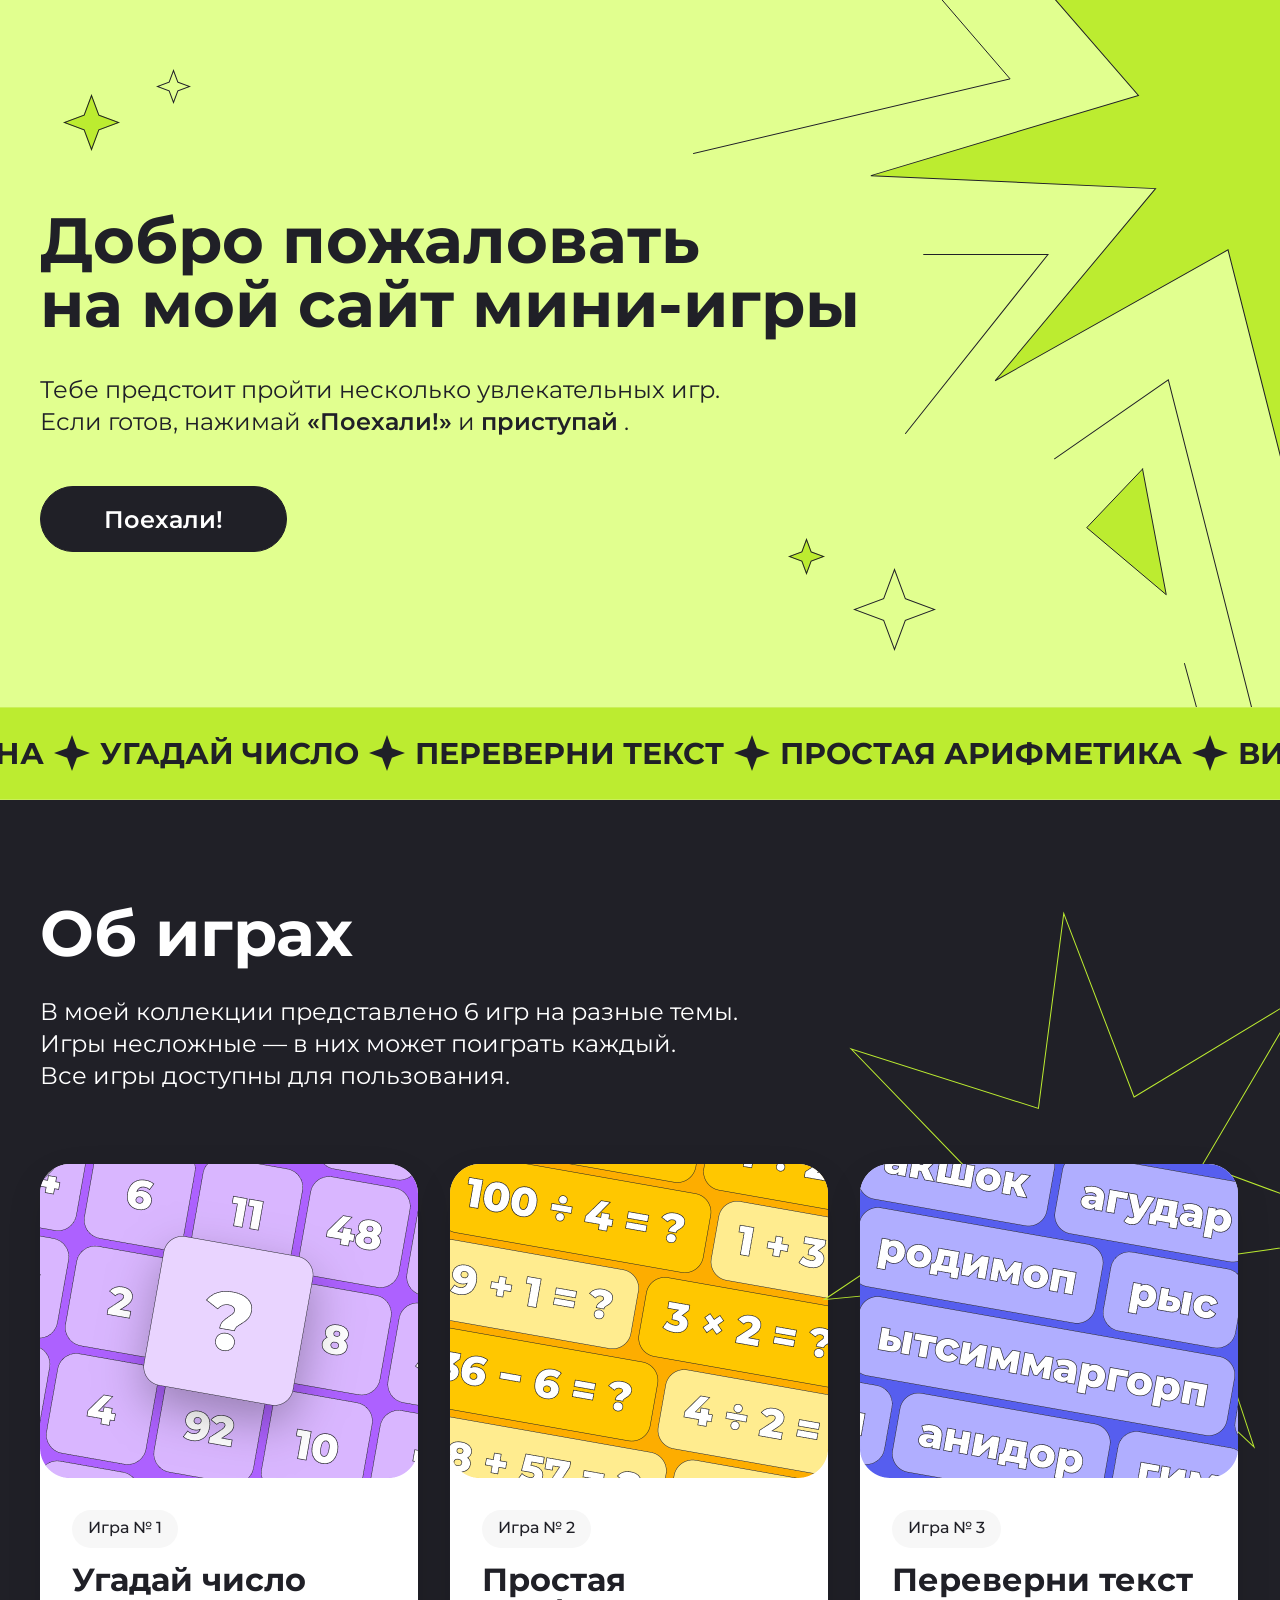
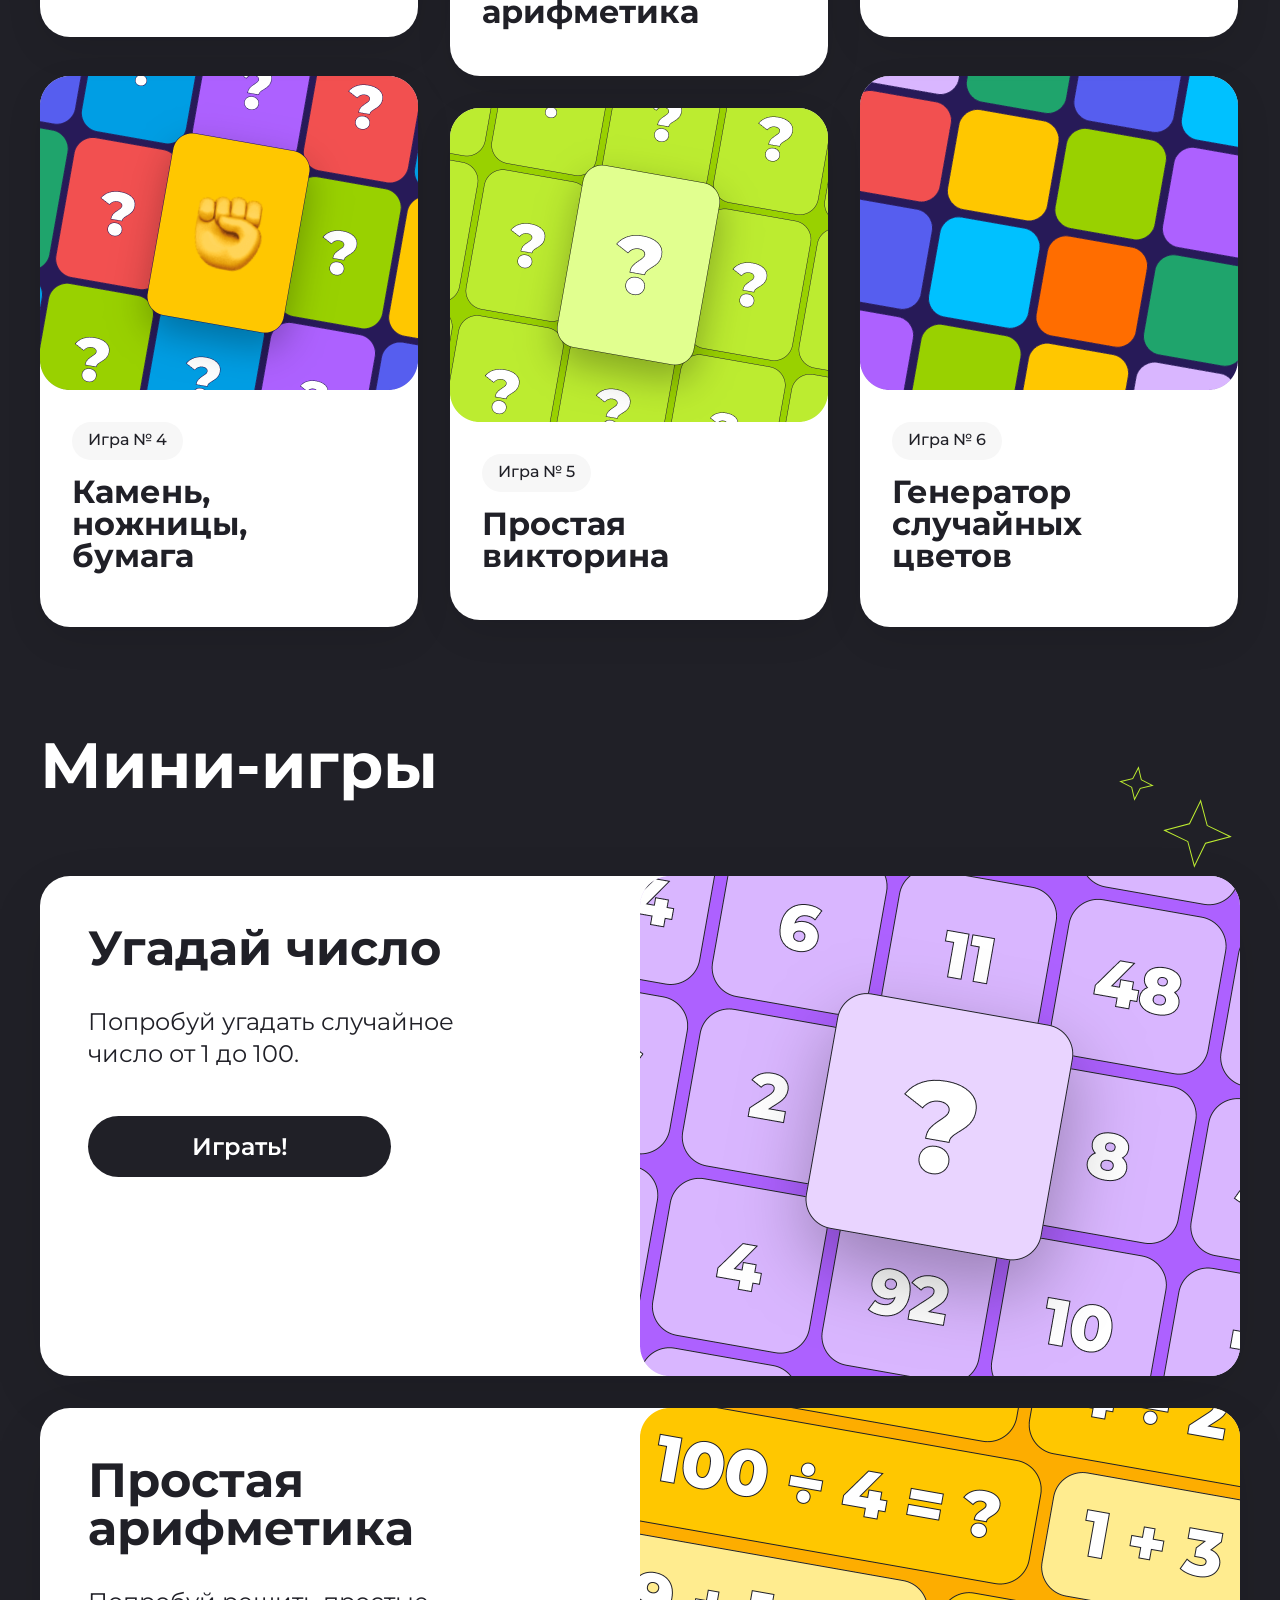
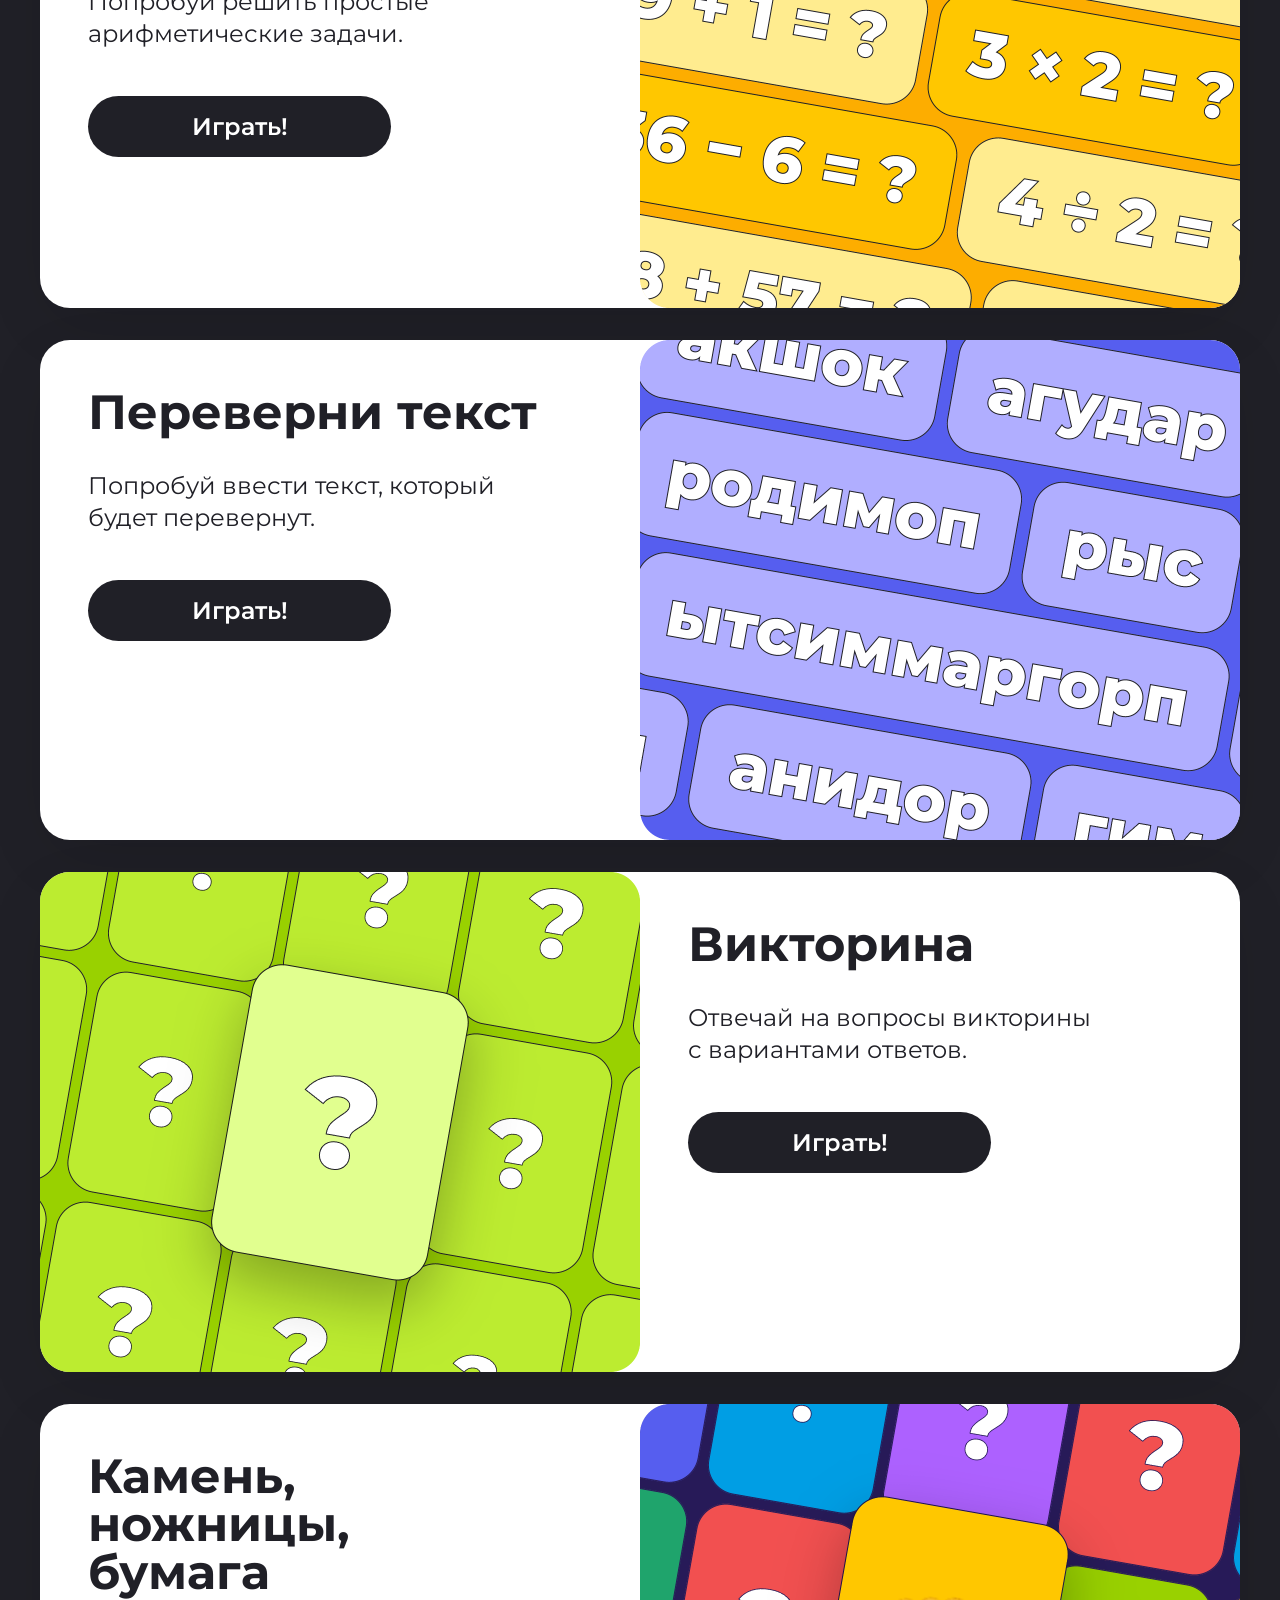
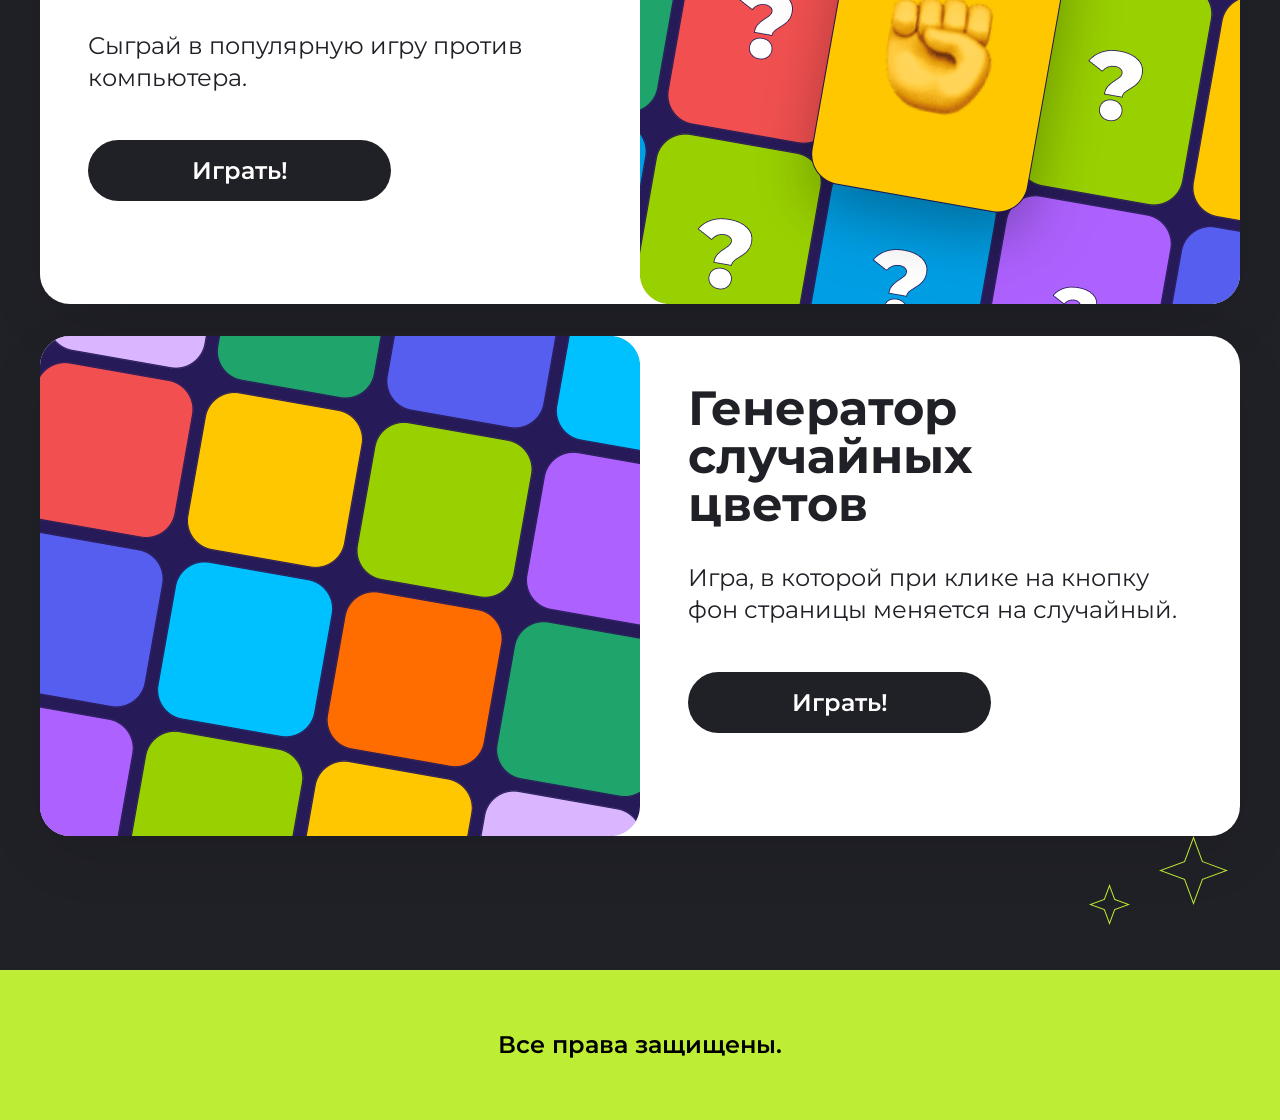
==== index.html @ 7433d057 "Исправила" ====
<!DOCTYPE html>
<html lang="en">
<head>
    <meta charset="UTF-8">
    <meta name="viewport" content="width=device-width, initial-scale=1.0">
    <title>Mini-igra</title>
    <link rel="preconnect" href="https://fonts.googleapis.com">
    <link rel="preconnect" href="https://fonts.gstatic.com" crossorigin>
    <link href="https://fonts.googleapis.com/css2?family=Montserrat:ital,wght@0,100..900;1,100..900&display=swap" rel="stylesheet">
    <link rel="stylesheet" href="style.css">
</head>
<body>
    <main>
      <section class="hero-page center">
        <img class="hero-page__img2"  src="jpg/Star-2.svg" alt="star">
        <img class="hero-page__img"  src="jpg/Star-3.svg" alt="star">
        <img class="hero-page__img3" src="jpg/star-4.svg" alt="star">
        <img class="hero-page__img4" src="jpg/vek1.svg" alt="star">
        <img class="hero-page__img5" src="jpg/vektor2.svg" alt="star">
        <img class="hero-page__img6" src="jpg/vektor3.svg" alt="star">
        <img class="hero-page__img7" src="jpg/palka.svg" alt="star">
        <img class="hero-page__img8" src="jpg/treug.svg" alt="star">
        <img class="hero-page__img9" src="jpg/Star-5.svg" alt="star">
        <img class="hero-page__img10" src="jpg/Star-6.svg" alt="star">
         <header class="header">
         <h1 class="header-title">Добро пожаловать
             на мой сайт мини-игры</h1>
         <p class="header-subtitle">Тебе предстоит пройти несколько увлекательных игр.
             Если готов, нажимай <span class="header-span"> «Поехали!»</span> и <span class="header-span">приступай</span> .</p>
         <a href="#scroll" class="header-button">Поехали!</a>
         </header>
         <div class="strip">
             <img src="jpg/Star-13.svg" alt="star" class="strip-star">
            <p class="strip-text">Викторина</p>
            <img src="jpg/Star-13.svg" alt="star" class="strip-star">
            <p class="strip-text">Угадай число</p>
             <img src="jpg/Star-13.svg" alt="star" class="strip-star">
            <p class="strip-text">Переверни текст</p>
             <img src="jpg/Star-13.svg" alt="star" class="strip-star">
            <p class="strip-text">Простая арифметика</p>
            <img src="jpg/Star-13.svg" alt="star" class="strip-star">
            <p class="strip-text">Викторина</p>
         </div>
      </section>
        <section class="content center"> 
            <h1 class="content-title" id="scroll">Об играх</h1>
            <p class="content-subtitle">В моей коллекции представлено 6 игр на разные темы. 
                Игры несложные — в них может поиграть каждый.
                Все игры доступны для пользования.</p>
             <img class="content-star" src="jpg/Star-1.svg" alt="star">
             <img class="content-star2" src="jpg/Star-11.svg" alt="star">
             <img class="content-star3" src="jpg/Star-12.svg" alt="star">
            <div class="igra">
                <a href="#mini-igri1" class="igra-mini">
                    <img src="jpg/Обложка-карточки.png" alt="kartochka" class="igra-mini__img">
                    <div class="igra-content">
                        <p class="igra-nomer">Игра № 1</p>
                        <p class="igra-name" >Угадай число</p>
                    </div>
                </a>
                  <a href="#mini-igri2" class="igra-mini2">
                    <img src="jpg/Обложка-карточки(2).png" alt="kartochka" class="igra-mini2__img">
                    <div class="igra-content">
                        <p class="igra-nomer">Игра № 2</p>
                        <p class="igra-name" >Простая 
                             арифметика</p>
                    </div>
                </a>
                <a href="#mini-igri3" class="igra-mini">
                    <img src="jpg/Обложка-карточки(3).png" alt="kartochka" class="igra-mini__img">
                    <div class="igra-content">
                        <p class="igra-nomer">Игра № 3</p>
                        <p class="igra-name" >Переверни текст</p>
                    </div>
                </a>
                 <a href="#mini-igri4" class="igra-mini3">
                    <img src="jpg/Обложка-карточки(4).png" alt="kartochka" class="igra-mini3__img">
                    <div class="igra-content">
                        <p class="igra-nomer">Игра № 4</p>
                        <p class="igra-name" >Камень, 
                            ножницы,
                            бумага</p>
                    </div>
                </a>
                 <a href="#mini-igri5" class="igra-mini4">
                    <img src="jpg/Обложка-карточки(5).png" alt="kartochka" class="igra-mini4__img">
                    <div class="igra-content">
                        <p class="igra-nomer">Игра № 5</p>
                        <p class="igra-name" >Простая 
                                              викторина</p>
                    </div>
                </a>
                 <a href="#mini-igri6" class="igra-mini3">
                    <img src="jpg/Обложка-карточки(6).png" alt="kartochka" class="igra-mini3__img">
                    <div class="igra-content">
                        <p class="igra-nomer">Игра № 6</p>
                        <p class="igra-name" >Генератор 
                            случайных 
                            цветов</p>
                    </div>
                </a>
            </div>
        </section>
           <section class="mini-igri center">
            <img class="mini-igri__star"  src="jpg/Star-17.svg" alt="star">
            <img class="mini-igri__star2"  src="jpg/Star-16.svg" alt="star">
            <img class="mini-igri__star3" src="jpg/Star-18.svg" alt="star">
            <img class="mini-igri__star4" src="jpg/Star-19.svg" alt="star">
            <h1 class="mini-igri__title">Мини-игры</h1>
              <article class="mini-igri__igra1" >
                    <img src="jpg/igra1.png" alt="kartochka" class="mini-igri__img">
                    <div class="mini-igri__content" id="mini-igri1">
                        <h3 class="mini-igri__name">Угадай число</h3>
                        <p class="mini-igri__infor" >Попробуй угадать случайное 
                            число от 1 до 100.</p>
                      <a href="#" class="mini-igri__button">Играть!</a>
                    </div>
                    </article>
                    <article class="mini-igri__igra">
                    <img src="jpg/igra2.png" alt="kartochka" class="mini-igri__img">
                    <div class="mini-igri__content" id="mini-igri2">
                        <h3 class="mini-igri__name">Простая 
                             арифметика</h3>
                        <p class="mini-igri__infor" >Попробуй решить простые
                             арифметические задачи.</p>
                    <a href="#" class="mini-igri__button">Играть!</a>
                    </div>
                </article>
                <article class="mini-igri__igra">
                    <img src="jpg/igra3.png" alt="kartochka" class="mini-igri__img">
                    <div class="mini-igri__content" id="mini-igri3">
                        <h3 class="mini-igri__name">Переверни текст</h3>
                        <p class="mini-igri__infor" >Попробуй ввести текст, который 
                            будет перевернут.</p>
                    <a href="#" class="mini-igri__button">Играть!</a>
                    </div>
                </article>
                <article class="mini-igri__igra2">
                    <img src="jpg/igra4.png" alt="kartochka" class="mini-igri__img">
                    <div class="mini-igri__content" id="mini-igri5">
                        <h3 class="mini-igri__name">Викторина</h3>
                        <p class="mini-igri__infor" >Отвечай на вопросы викторины 
                            с вариантами ответов.</p>
                       <a href="#" class="mini-igri__button">Играть!</a>
                    </div>
                </article>
                <article class="mini-igri__igra">
                    <img src="jpg/igra5.png" alt="kartochka" class="mini-igri__img">
                    <div class="mini-igri__content" id="mini-igri4">
                        <h3 class="mini-igri__name">Камень, 
                            ножницы,
                            бумага</h3>
                        <p class="mini-igri__infor">Сыграй в популярную игру против компьютера.</p>
                     <a href="#" class="mini-igri__button">Играть!</a>
                    </div>
                </article>
                <article class="mini-igri__igra2">
                    <img src="jpg/igra6.png" alt="kartochka" class="mini-igri__img">
                    <div class="mini-igri__content" id="mini-igri6">
                        <h3 class="mini-igri__name">Генератор 
                            случайных 
                            цветов</h3>
                        <p class="mini-igri__infor" >Игра, в которой при клике на кнопку 
                             фон страницы меняется на случайный.</p>
                     <a href="#" class="mini-igri__button">Играть!</a>
                    </div>
                </article>
           </section>
    </main>
     <footer>
      <div class="footer">
    <p class="footer-text">Все права защищены.</p>
    </div>
    </footer>
    <script src="skript.js">

    </script>
</body>
</html>
---- style.css ----
* {
  margin: 0;
  padding: 0;
}

a {
  text-decoration: none;
}

a,
input,
button {
  font-family: "Montserrat", sans-serif;
}

body {
  font-family: "Montserrat", sans-serif;
  font-size: 16px;
}

.center {
  padding-left: calc(50% - 600px);
  padding-right: calc(50% - 600px);
  overflow: hidden;
}

.hero-page {
  background: rgb(225, 255, 143);
  position: relative;
}

.hero-page__img2 {
  position: absolute;
  top: 94px;
  left: 63px;
}

.hero-page__img {
  position: absolute;
  top: 69px;
  left: 156px;
}

.hero-page__img3 {
  position: absolute;
  top: -333px;
  right: -488px;
}

.hero-page__img4 {
  position: absolute;
  top: -10px;
  right: 269px;
}

.hero-page__img5 {
  position: absolute;
  top: 254px;
  right: 231px;
}

.hero-page__img6 {
  position: absolute;
  top: 379px;
  right: 5px;
}

.hero-page__img8 {
  position: absolute;
  top: 468px;
  right: 113px;
}

.hero-page__img7 {
  position: absolute;
  top: 663px;
  right: 61px;
}

.hero-page__img9 {
  position: absolute;
  top: 538px;
  right: 455px;
}

.hero-page__img10 {
  position: absolute;
  top: 568px;
  right: 344px;
}

.header {
  padding-top: 194px;
}

.header-title {
  height: 156px;
  display: flex;
  flex-direction: row;
  align-items: center;
  color: rgb(32, 32, 39);
  font-family: "Montserrat";
  font-size: 64px;
  font-weight: 700;
  line-height: 100%;
  letter-spacing: 0px;
  text-align: left;
  white-space: pre-line;
}

.header-subtitle {
  flex-direction: row;
  align-items: center;
  color: rgb(32, 32, 39);
  font-family: "Montserrat";
  font-size: 24px;
  font-weight: undefined;
  line-height: 32px;
  letter-spacing: 0px;
  text-align: left;
  padding-top: 24px;
  white-space: pre-line;
}

.header-span {
  font-weight: 600;
}

.header-button {
  display: flex;
  flex-direction: row;
  justify-content: center;
  align-items: center;
  gap: 10;
  padding: 16px 28px 16px 28px;
  box-sizing: border-box;
  border: 1px solid rgb(32, 32, 39);
  border-radius: 60px;
  background: rgb(32, 32, 39);
  color: rgb(255, 255, 255);
  font-family: "Montserrat";
  font-size: 24px;
  font-weight: 600;
  line-height: 29px;
  letter-spacing: 0%;
  text-align: center;
  width: 247px;
  height: 66px;
  margin-top: 48px;
}

.header-button:hover {
  box-sizing: border-box;
  border: 1px solid rgb(0, 0, 0);
  border-radius: 60px;
  color: rgb(0, 0, 0);
  font-family: "Montserrat";
  font-size: 24px;
  font-weight: 600;
  line-height: 29px;
  letter-spacing: 0%;
  text-align: center;
  background-color: white;
}

.strip {
  display: flex;
  gap: 51px;
  justify-content: flex-start;
  align-items: flex-start;
  gap: 10px;
  margin-top: 155px;
  margin-left: -300px;
  margin-right: -1500px;
  padding: 27px 49px 27px 49px;
  box-sizing: border-box;
  border: 1px solid rgba(255, 255, 255, 0.2);
  -webkit-backdrop-filter: blur(50px);
          backdrop-filter: blur(50px);
  background: rgb(188, 236, 48);
}

.strip-star {
  width: 36px;
  height: 36px;
}

.strip-text {
  display: flex;
  flex-direction: row;
  align-items: center;
  color: rgb(32, 32, 39);
  font-family: "Montserrat";
  font-size: 30px;
  font-weight: 700;
  line-height: 37px;
  letter-spacing: 4%;
  text-align: left;
  text-transform: uppercase;
}

.content {
  background: rgb(32, 32, 39);
  height: 1470px;
  position: relative;
  z-index: 0;
}

.content-title {
  padding-top: 56px;
  display: flex;
  flex-direction: row;
  align-items: center;
  color: rgb(255, 255, 255);
  font-family: "Montserrat";
  font-size: 64px;
  font-weight: 700;
  line-height: 100%;
  letter-spacing: 0px;
  text-align: left;
  width: 314px;
  height: 78px;
  padding-top: 94px;
}

.content-subtitle {
  height: 96px;
  display: flex;
  flex-direction: row;
  align-items: center;
  color: rgb(255, 255, 255);
  font-family: "Montserrat";
  font-size: 24px;
  font-weight: 400;
  line-height: 32px;
  letter-spacing: 0px;
  text-align: left;
  padding-top: 24px;
  white-space: pre-line;
}

.content-star {
  position: absolute;
  top: 77px;
  right: -143px;
  z-index: 1;
}

.content-star2 {
  position: absolute;
  top: 770px;
  right: 1381px;
}

.content-star3 {
  position: absolute;
  top: 822px;
  right: 1341px;
}

.igra {
  display: flex;
  gap: 32px;
  flex-wrap: wrap;
}

.igra-mini {
  margin-top: 72px;
  border-radius: 30px;
  box-shadow: 0px 12.6122951508px 42.2511901855px -7.57px rgba(0, 0, 0, 0.13);
  background: rgb(255, 255, 255);
  display: flex;
  flex-direction: column;
  justify-content: flex-start;
  align-items: flex-start;
  width: 378px;
  height: 473px;
  z-index: 3;
}

.igra-mini:hover {
  transform: scale(1.1);
}

.igra-mini2:hover {
  transform: scale(1.1);
}

.igra-mini3:hover {
  transform: scale(1.1);
}

.igra-mini4:hover {
  transform: scale(1.1);
}

.igra-content {
  display: flex;
  flex-direction: column;
  justify-content: flex-start;
  align-items: flex-start;
  gap: 10;
  padding: 32px 32px 36px 32px;
  border-radius: 30px;
}

.igra-nomer {
  display: flex;
  flex-direction: row;
  align-items: flex-end;
  color: rgb(32, 32, 39);
  font-family: "Montserrat";
  font-size: 16px;
  font-weight: 500;
  line-height: 20px;
  letter-spacing: 0px;
  text-align: left;
  display: flex;
  flex-direction: row;
  justify-content: flex-start;
  align-items: center;
  padding: 8px 16px 10px 16px;
  border-radius: 52.58px;
  background: rgb(247, 247, 247);
}

.igra-name {
  display: flex;
  flex-direction: row;
  align-items: center;
  color: rgb(32, 32, 39);
  font-family: "Montserrat";
  font-size: 32px;
  font-weight: 700;
  line-height: 100%;
  letter-spacing: 0px;
  text-align: left;
  margin-top: 16px;
  white-space: pre-line;
}

.igra-mini2 {
  margin-top: 72px;
  border-radius: 30px;
  box-shadow: 0px 12.6122951508px 42.2511901855px -7.57px rgba(0, 0, 0, 0.13);
  background: rgb(255, 255, 255);
  display: flex;
  flex-direction: column;
  justify-content: flex-start;
  align-items: flex-start;
  width: 378px;
  height: 512px;
}

.igra-mini3 {
  border-radius: 30px;
  box-shadow: 0px 12.6122951508px 42.2511901855px -7.57px rgba(0, 0, 0, 0.13);
  background: rgb(255, 255, 255);
  display: flex;
  flex-direction: column;
  justify-content: flex-start;
  align-items: flex-start;
  width: 378px;
  height: 551px;
  margin-top: -32px;
}

.igra-mini4 {
  border-radius: 30px;
  box-shadow: 0px 12.6122951508px 42.2511901855px -7.57px rgba(0, 0, 0, 0.13);
  background: rgb(255, 255, 255);
  display: flex;
  flex-direction: column;
  justify-content: flex-start;
  align-items: flex-start;
  width: 378px;
  height: 512px;
}

.mini-igri {
  position: relative;
  background: rgb(32, 32, 39);
  padding-bottom: 134px;
}

.mini-igri__star {
  position: absolute;
  top: 94px;
  right: 124px;
}

.mini-igri__star2 {
  position: absolute;
  top: 126px;
  right: 45px;
}

.mini-igri__star3 {
  position: absolute;
  top: 3366px;
  right: 52px;
}

.mini-igri__star4 {
  position: absolute;
  top: 3414px;
  right: 150px;
}

.mini-igri__title {
  color: rgb(255, 255, 255);
  font-family: "Montserrat";
  font-size: 64px;
  font-weight: 700;
  line-height: 100%;
  letter-spacing: 0px;
  text-align: left;
  width: 400px;
  height: 78px;
  display: flex;
  flex-direction: row;
  align-items: center;
  padding-top: 56px;
}

.mini-igri__igra1 {
  margin-top: 72px;
  display: flex;
  flex-direction: row;
  justify-content: flex-start;
  align-items: flex-start;
  justify-content: space-between;
  flex-direction: row-reverse;
  border-radius: 30px;
  box-shadow: 0px 20px 67px -12px rgba(0, 0, 0, 0.13);
  background: rgb(255, 255, 255);
}

.mini-igri__igra {
  margin-top: 32px;
  display: flex;
  justify-content: space-between;
  flex-direction: row;
  align-items: flex-start;
  flex-direction: row-reverse;
  border-radius: 30px;
  box-shadow: 0px 20px 67px -12px rgba(0, 0, 0, 0.13);
  background: rgb(255, 255, 255);
}

.mini-igri__igra2 {
  margin-top: 32px;
  width: 1200px;
  height: 500px;
  display: flex;
  flex-direction: row;
  justify-content: flex-start;
  align-items: flex-start;
  border-radius: 30px;
  box-shadow: 0px 20px 67px -12px rgba(0, 0, 0, 0.13);
  background: rgb(255, 255, 255);
}

.mini-igri__img {
  width: 600px;
  height: 500px;
}

.mini-igri__content {
  display: flex;
  flex-direction: column;
  justify-content: flex-start;
  align-items: flex-start;
  gap: 10px;
  padding: 48px;
}

.mini-igri__name {
  display: flex;
  flex-direction: row;
  align-items: center;
  color: rgb(32, 32, 39);
  font-family: "Montserrat";
  font-size: 48px;
  font-weight: 700;
  line-height: 100%;
  letter-spacing: 0px;
  text-align: left;
  white-space: pre-line;
}

.mini-igri__infor {
  display: flex;
  flex-direction: row;
  align-items: center;
  color: rgb(32, 32, 39);
  font-family: "Montserrat";
  font-size: 24px;
  font-weight: 400;
  line-height: 32px;
  letter-spacing: 0px;
  text-align: left;
  padding-top: 24px;
  white-space: pre-line;
}

.mini-igri__button {
  display: flex;
  color: rgb(255, 255, 255);
  font-family: "Montserrat";
  font-size: 24px;
  font-weight: 600;
  line-height: 29px;
  letter-spacing: 0%;
  text-align: center;
  flex-direction: row;
  justify-content: center;
  align-items: center;
  gap: 10;
  padding: 16px 28px 16px 28px;
  border-radius: 60px;
  background: rgb(32, 32, 39);
  margin-top: 36px;
  width: 247px;
}

.footer {
  background: rgb(189, 237, 53);
  overflow: hidden;
}

.footer-text {
  color: rgb(0, 0, 0);
  font-family: "Montserrat";
  font-size: 24px;
  font-weight: 600;
  line-height: 100%;
  letter-spacing: 0px;
  text-align: center;
  display: flex;
  flex-direction: row;
  align-items: center;
  height: 150px;
  width: 100%;
  justify-content: space-around;
}

@media (max-width: 1200px) {
  .center {
    padding-left: calc(50% - 329px);
    padding-right: calc(50% - 329px);
  }
  .header {
    padding-top: 170px;
  }
  .header-title {
    padding-left: 64px;
    font-size: 49px;
    white-space: normal;
  }
  .header-subtitle {
    padding-left: 64px;
    font-size: 22px;
    padding-top: 5px;
    white-space: normal;
  }
  .header-button {
    margin-top: 42px;
    margin-left: 64px;
    font-size: 20px;
    width: 220px;
    height: 56px;
  }
  .hero-page__img3 {
    top: -270px;
    right: -270px;
    width: 600px;
  }
  .hero-page__img4 {
    display: none;
  }
  .hero-page__img5 {
    display: none;
  }
  .hero-page__img6 {
    display: none;
  }
  .hero-page__img8 {
    display: none;
  }
  .hero-page__img9 {
    left: 570px;
    top: 460px;
  }
  .hero-page__img10 {
    top: 470px;
    left: 650px;
  }
  .strip {
    margin-top: 80px;
    padding: 20px 30px 20px 30px;
  }
  .strip-star {
    width: 30px;
    height: 30px;
  }
  .strip-text {
    font-size: 24px;
  }
  .content {
    height: 100%;
  }
  .content-title {
    font-size: 49px;
    padding-top: 55px;
  }
  .content-subtitle {
    padding-top: 10px;
    font-size: 22px;
    font-weight: 350;
  }
  .content-star {
    display: none;
  }
  .content-star2 {
    display: none;
  }
  .content-star3 {
    display: none;
  }
  .igra {
    flex-direction: row;
    flex-wrap: wrap;
    gap: 18px;
    flex-direction: row;
    align-items: flex-end;
  }
  .igra-mini {
    width: 320px;
    height: 450px;
    margin-top: -1px;
  }
  .igra-mini2 {
    width: 320px;
    height: 450px;
  }
  .igra-mini3 {
    width: 320px;
    height: 450px;
    margin-top: 10px;
  }
  .igra-mini4 {
    width: 320px;
    height: 450px;
  }
  .igra-mini__img {
    width: 320px;
  }
  .igra-mini2__img {
    width: 320px;
  }
  .igra-mini3__img {
    width: 320px;
  }
  .igra-mini4__img {
    width: 320px;
  }
  .igra-name {
    font-size: 24px;
    font-weight: 600;
  }
  .mini-igri {
    display: flex;
    flex-direction: row;
    flex-wrap: wrap;
  }
  .mini-igri__star {
    display: none;
  }
  .mini-igri__star2 {
    display: none;
  }
  .mini-igri__title {
    font-size: 49px;
  }
  .mini-igri__img {
    width: 320px;
    border-radius: 30px;
    height: 284.93px;
  }
  .mini-igri__name {
    display: flex;
    flex-direction: column;
    justify-content: flex-start;
    align-items: flex-start;
    color: rgb(32, 32, 39);
    font-family: "Montserrat";
    font-size: 32px;
    font-weight: 700;
    line-height: 100%;
    letter-spacing: 0px;
    text-align: left;
  }
  .mini-igri__content {
    display: flex;
    flex-direction: column;
    justify-content: flex-start;
    align-items: flex-start;
    padding: 29px;
    display: flex;
    flex-direction: column;
    justify-content: flex-start;
    align-items: flex-start;
  }
  .mini-igri__igra1 {
    margin-top: 28px;
    width: 663px;
  }
  .mini-igri__igra {
    width: 663px;
  }
  .mini-igri__igra2 {
    width: 663px;
    height: 286px;
  }
  .mini-igri__infor {
    display: flex;
    flex-direction: row;
    align-items: center;
    color: rgb(0, 0, 0);
    font-size: 16px;
    font-weight: 400;
    line-height: 100%;
    letter-spacing: 0px;
    text-align: left;
    padding-top: 6px;
    white-space: normal;
  }
  .mini-igri__content {
    padding: 20px;
  }
  .mini-igri__button {
    display: flex;
    flex-direction: row;
    justify-content: center;
    align-items: center;
    gap: 10;
    padding: 16px 28px 16px 28px;
    box-sizing: border-box;
    border: 1px solid rgb(32, 32, 39);
    text-align: center;
    border-radius: 60px;
    background: rgb(32, 32, 39);
    width: 285px;
    height: 55px;
    color: rgb(255, 255, 255);
    font-size: 16px;
    font-weight: 600;
    line-height: 20px;
    letter-spacing: 0%;
    margin-top: 22px;
  }
  .header-button:hover {
    box-sizing: border-box;
    border: 1px solid rgb(0, 0, 0);
    color: rgb(0, 0, 0);
    text-align: center;
    background-color: white;
    font-size: 20px;
    width: 220px;
    height: 56px;
  }
}
@media (max-width: 767px) {
  .center {
    padding-left: calc(50% - 192px);
    padding-right: calc(50% - 192px);
  }
  .hero-page__img {
    top: 64px;
    left: 94px;
    width: 21px;
    height: 21px;
  }
  .hero-page__img2 {
    top: 97px;
    left: 37px;
    width: 35px;
    height: 35px;
  }
  .hero-page__img3 {
    top: -104px;
    right: -100px;
    height: 238.57px;
    width: 223.52px;
  }
  .hero-page__img4 {
    display: none;
  }
  .hero-page__img5 {
    display: none;
  }
  .hero-page__img6 {
    display: none;
  }
  .hero-page__img7 {
    display: none;
  }
  .hero-page__img8 {
    display: none;
  }
  .hero-page__img9 {
    width: 18px;
    height: 18px;
    top: 520px;
    left: 272px;
  }
  .hero-page__img10 {
    width: 39px;
    height: 41px;
    top: 530px;
    left: 303px;
  }
  .header {
    padding-top: 147px;
  }
  .header-title {
    width: 262px;
    height: 196px;
    display: flex;
    flex-direction: row;
    align-items: center;
    color: rgb(32, 32, 39);
    font-family: "Montserrat";
    font-size: 40px;
    font-weight: 700;
    line-height: 100%;
    letter-spacing: 0px;
    text-align: center;
    padding-left: 57px;
  }
  .header-subtitle {
    height: 60px;
    flex-direction: row;
    align-items: center;
    color: rgb(32, 32, 39);
    font-family: "Montserrat";
    font-size: 16px;
    font-weight: 400;
    line-height: 100%;
    letter-spacing: 0px;
    text-align: center;
    padding-left: 24px;
    white-space: revert;
  }
  .header-button {
    margin-left: 46px;
    margin-top: 36px;
    display: flex;
    justify-content: center;
    flex-direction: row;
    align-items: center;
    gap: 10;
    padding: 16px 28px 16px 28px;
    box-sizing: border-box;
    border: 1px solid rgb(32, 32, 39);
    border-radius: 60px;
    background: rgb(32, 32, 39);
    color: rgb(255, 255, 255);
    font-family: "Montserrat";
    font-size: 16px;
    font-weight: 600;
    line-height: 20px;
    letter-spacing: 0%;
    text-align: center;
    width: 285px;
    height: 55px;
  }
  .header-button:hover {
    box-sizing: border-box;
    border: 1px solid rgb(0, 0, 0);
    border-radius: 60px;
    color: rgb(0, 0, 0);
    font-family: "Montserrat";
    font-size: 16px;
    font-weight: 600;
    line-height: 20px;
    letter-spacing: 0%;
    text-align: center;
    background-color: white;
    width: 285px;
    height: 55px;
  }
  .strip {
    display: flex;
    justify-content: flex-start;
    align-items: flex-start;
    gap: 6;
    padding: 16px 24px 16px 24px;
  }
  .strip-star {
    width: 19.34px;
    height: 19.34px;
  }
  .strip-text {
    height: 18px;
    display: flex;
    flex-direction: row;
    align-items: center;
    color: rgb(32, 32, 39);
    font-family: "Montserrat";
    font-size: 16px;
    font-weight: 700;
    line-height: 20px;
    letter-spacing: 4%;
    text-align: left;
    text-transform: uppercase;
  }
  .content {
    display: none;
  }
  .mini-igri {
    padding-bottom: 49px;
  }
  .mini-igri__title {
    flex-direction: row;
    align-items: center;
    width: 250px;
    height: 49px;
    display: flex;
    color: rgb(255, 255, 255);
    font-family: "Montserrat";
    font-size: 40px;
    font-weight: 700;
    line-height: 100%;
    letter-spacing: 0px;
    text-align: left;
    margin-left: 16px;
  }
  .mini-igri__igra1 {
    height: 100%;
    width: 343px;
    margin-left: 16px;
    margin-top: 48px;
    display: flex;
    flex-direction: column;
    justify-content: flex-start;
    align-items: flex-start;
  }
  .mini-igri__img {
    width: 343px;
    border-radius: 30px;
    height: 284.93px;
  }
  .mini-igri__name {
    display: flex;
    flex-direction: column;
    justify-content: flex-start;
    align-items: flex-start;
    color: rgb(32, 32, 39);
    font-family: "Montserrat";
    font-size: 32px;
    font-weight: 700;
    line-height: 100%;
    letter-spacing: 0px;
    text-align: left;
  }
  .mini-igri__igra2 {
    display: flex;
    flex-direction: column;
    justify-content: flex-start;
    align-items: flex-start;
    width: 343px;
    margin-left: 16px;
    height: 100%;
    border-radius: 30px;
  }
  .mini-igri__igra {
    display: flex;
    flex-direction: column;
    justify-content: flex-start;
    align-items: flex-start;
    width: 343px;
    margin-left: 16px;
    border-radius: 30px;
    height: 100%;
  }
  .mini-igri__content {
    display: flex;
    flex-direction: column;
    justify-content: flex-start;
    align-items: flex-start;
    padding: 29px;
    display: flex;
    flex-direction: column;
    justify-content: flex-start;
    align-items: flex-start;
  }
  .mini-igri__infor {
    display: flex;
    flex-direction: row;
    align-items: center;
    color: rgb(0, 0, 0);
    font-family: "Montserrat";
    font-size: 16px;
    font-weight: 400;
    line-height: 100%;
    letter-spacing: 0px;
    text-align: left;
    padding-top: 6px;
    white-space: normal;
  }
  .mini-igri__button {
    display: flex;
    flex-direction: row;
    justify-content: center;
    align-items: center;
    gap: 10;
    padding: 16px 28px 16px 28px;
    box-sizing: border-box;
    border: 1px solid rgb(32, 32, 39);
    text-align: center;
    border-radius: 60px;
    background: rgb(32, 32, 39);
    width: 285px;
    height: 55px;
    color: rgb(255, 255, 255);
    font-family: "Montserrat";
    font-size: 16px;
    font-weight: 600;
    line-height: 20px;
    letter-spacing: 0%;
    margin-top: 22px;
  }
  .header-button:hover {
    box-sizing: border-box;
    border: 1px solid rgb(0, 0, 0);
    border-radius: 60px;
    color: rgb(0, 0, 0);
    font-family: "Montserrat";
    font-size: 16px;
    font-weight: 600;
    line-height: 20px;
    letter-spacing: 0%;
    text-align: center;
    background-color: white;
  }
  .mini-igri__star {
    display: none;
  }
  .mini-igri__star2 {
    display: none;
  }
  .mini-igri__star3 {
    display: none;
  }
  .mini-igri__star4 {
    display: none;
  }
  .footer {
    height: 100px;
  }
  .footer-text {
    font-size: 16px;
    font-weight: 600;
    line-height: 100%;
    letter-spacing: 0px;
    text-align: center;
    display: grid;
    margin-top: 40px;
    align-content: space-between;
  }
}/*# sourceMappingURL=style.css.map */
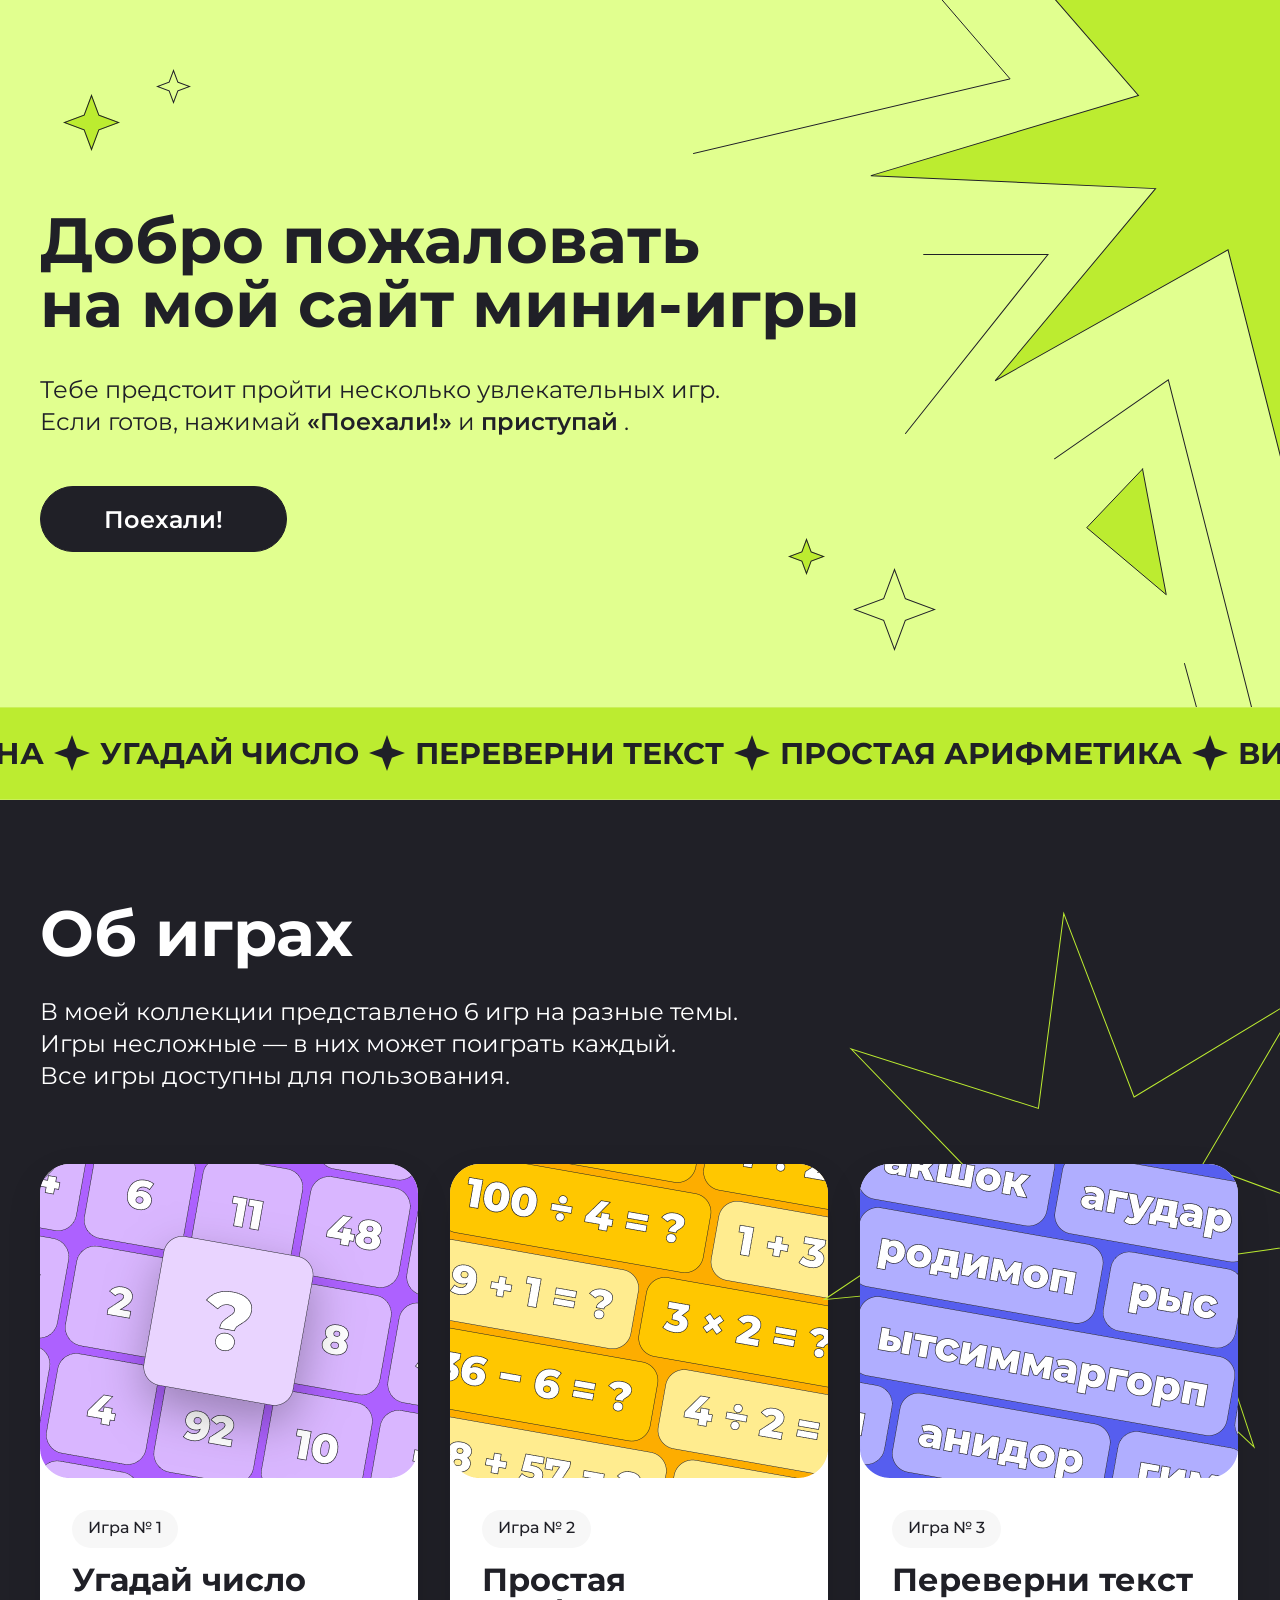
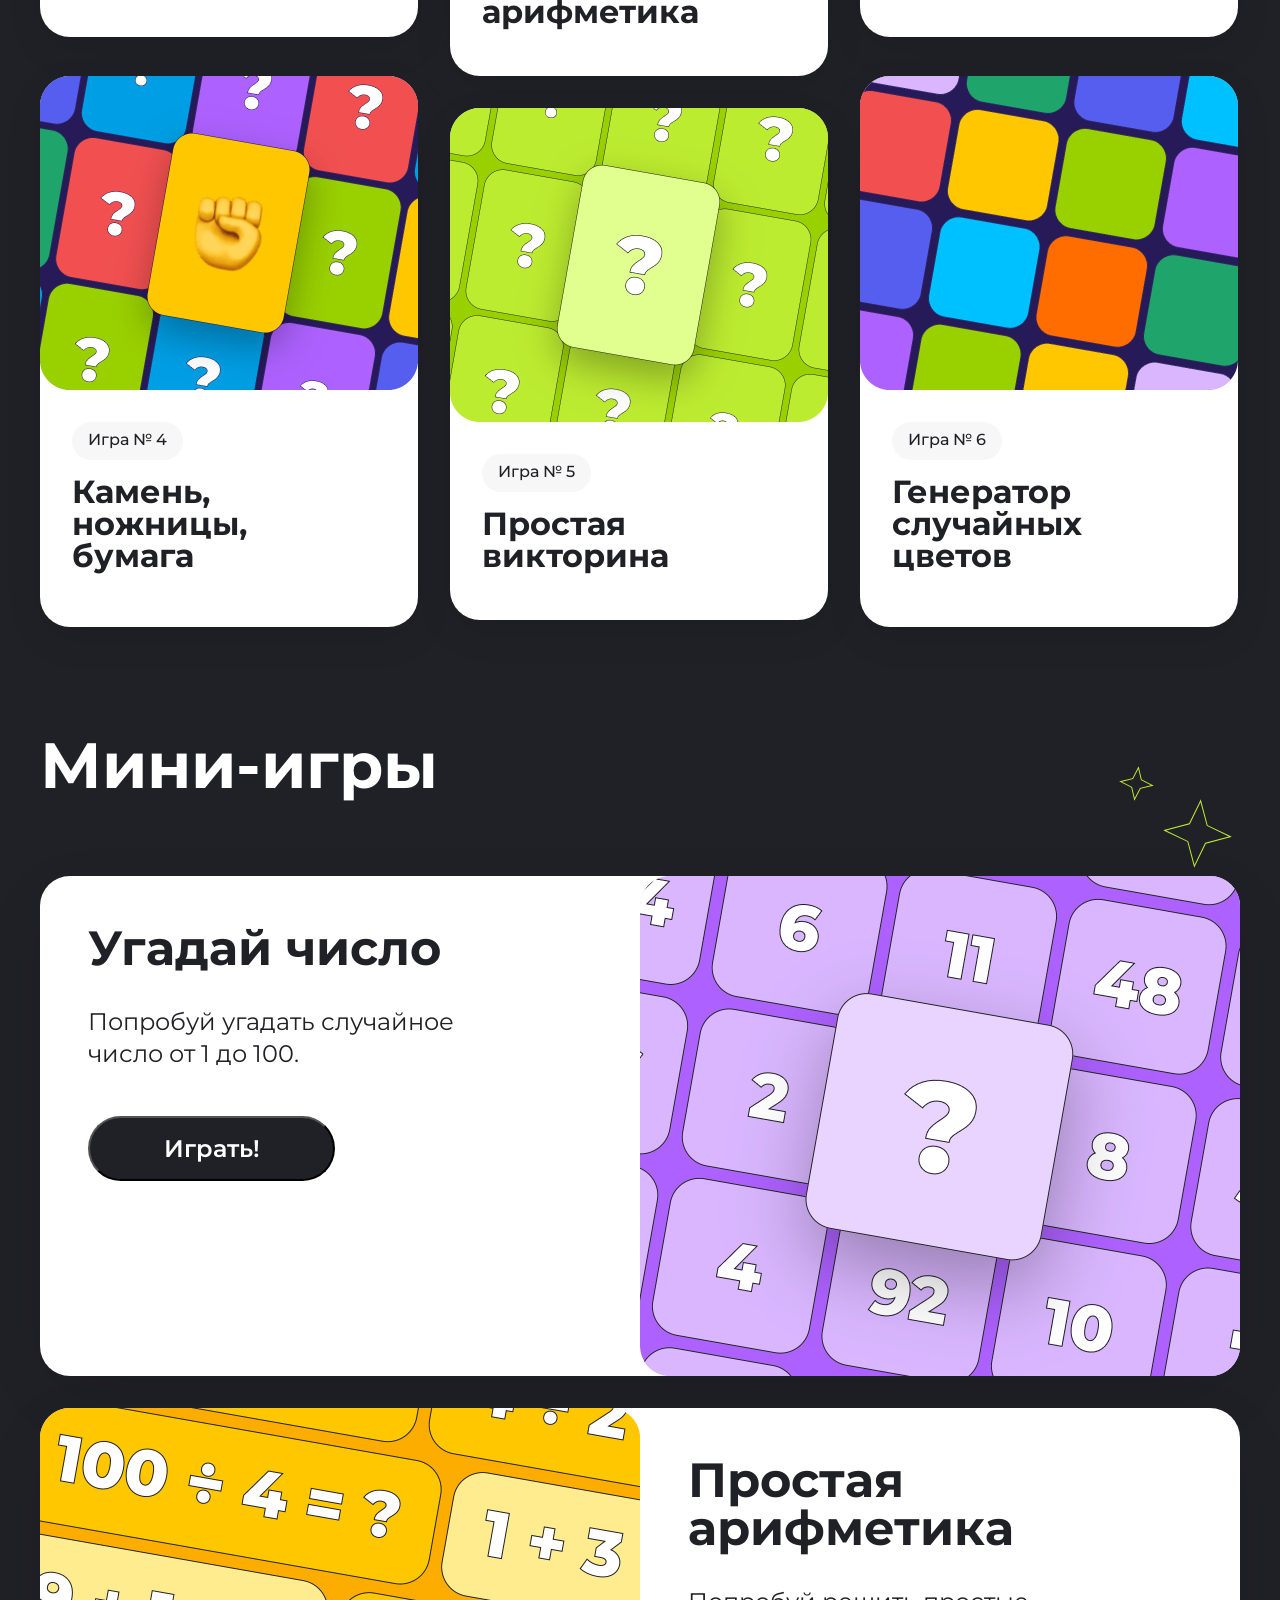
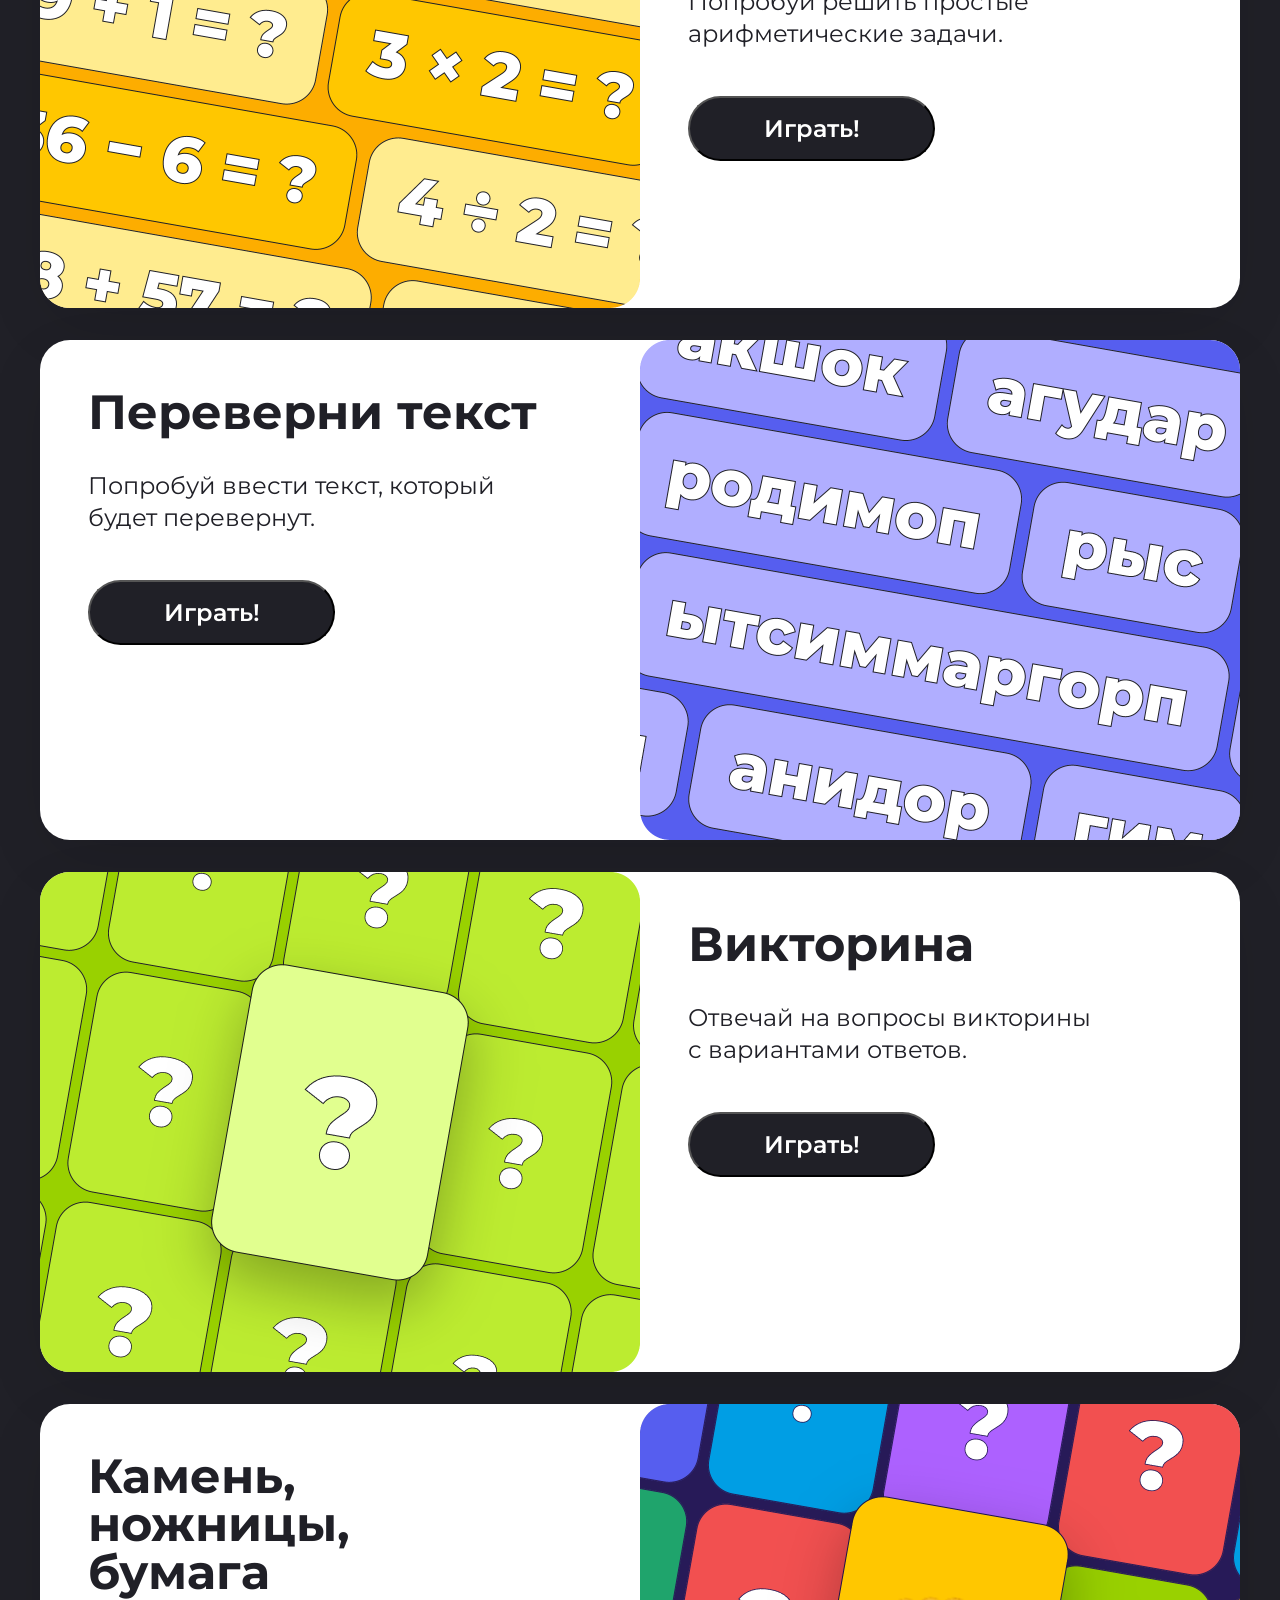
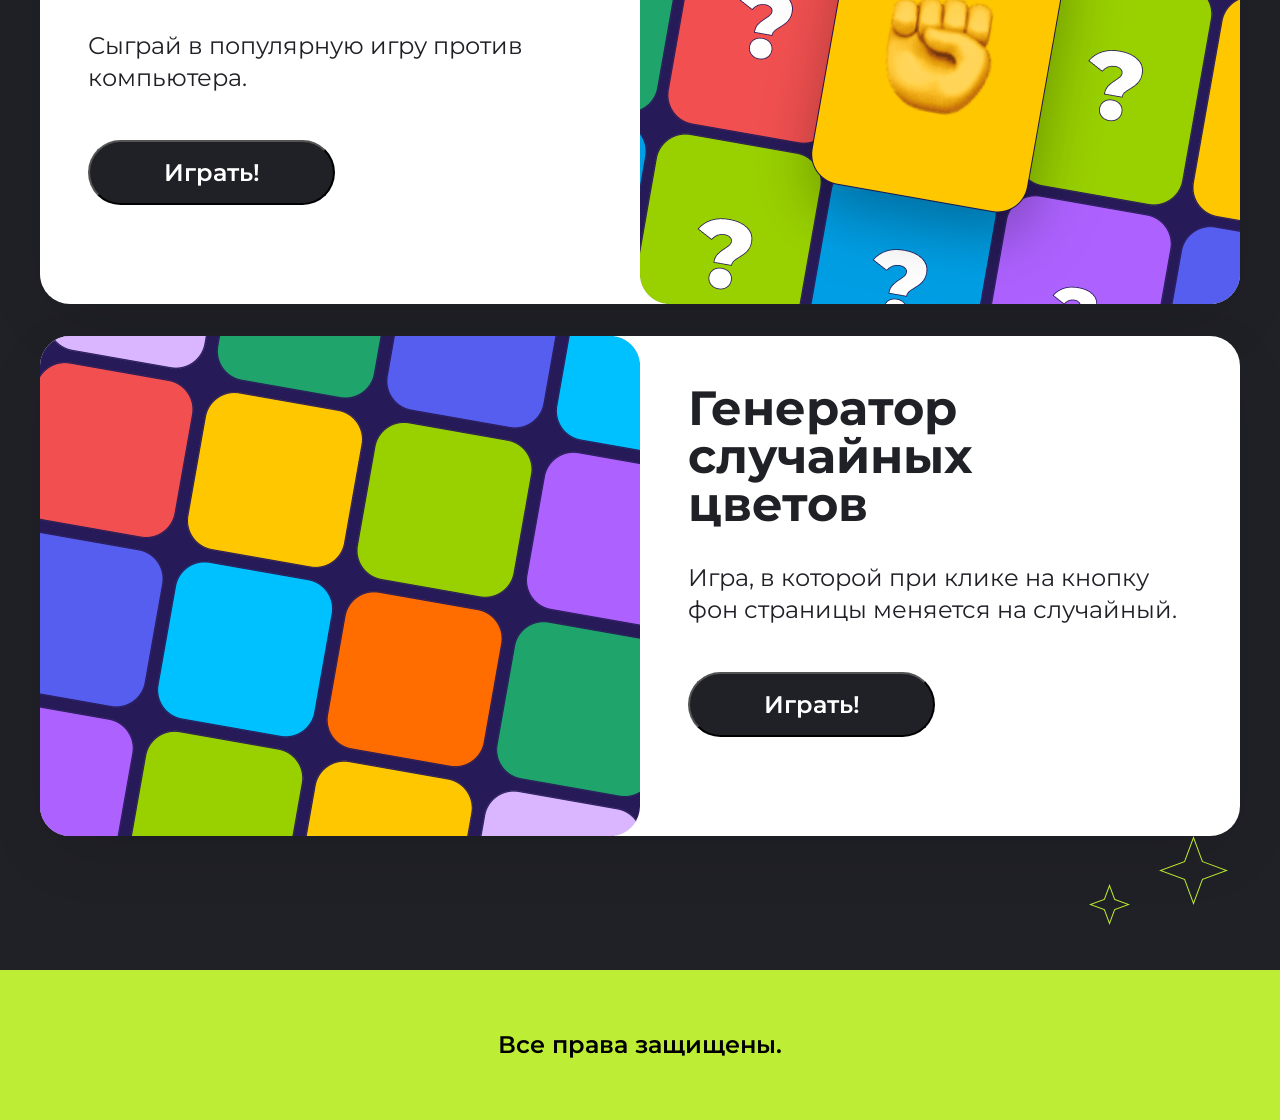
==== commit 3e73c8ba: "Попытка 1" ====
--- a/index.html
+++ b/index.html
@@ -111,9 +111,9 @@
                     <img src="jpg/igra1.png" alt="kartochka" class="mini-igri__img">
                     <div class="mini-igri__content" id="mini-igri1">
                         <h3 class="mini-igri__name">Угадай число</h3>
-                        <p class="mini-igri__infor" >Попробуй угадать случайное 
+                        <p   class="mini-igri__infor" >Попробуй угадать случайное 
                             число от 1 до 100.</p>
-                      <a href="#" class="mini-igri__button">Играть!</a>
+                      <button class="mini-igri__button"  onclick="prompGuess()">Играть!</button>
                     </div>
                     </article>
                     <article class="mini-igri__igra">
@@ -123,16 +123,16 @@
                              арифметика</h3>
                         <p class="mini-igri__infor" >Попробуй решить простые
                              арифметические задачи.</p>
-                    <a href="#" class="mini-igri__button">Играть!</a>
+                    <button class="mini-igri__button">Играть!</button>
                     </div>
                 </article>
-                <article class="mini-igri__igra">
+                <article class="mini-igri__igra3">
                     <img src="jpg/igra3.png" alt="kartochka" class="mini-igri__img">
                     <div class="mini-igri__content" id="mini-igri3">
                         <h3 class="mini-igri__name">Переверни текст</h3>
                         <p class="mini-igri__infor" >Попробуй ввести текст, который 
                             будет перевернут.</p>
-                    <a href="#" class="mini-igri__button">Играть!</a>
+                    <button class="mini-igri__button">Играть!</button>
                     </div>
                 </article>
                 <article class="mini-igri__igra2">
@@ -141,17 +141,17 @@
                         <h3 class="mini-igri__name">Викторина</h3>
                         <p class="mini-igri__infor" >Отвечай на вопросы викторины 
                             с вариантами ответов.</p>
-                       <a href="#" class="mini-igri__button">Играть!</a>
+                       <button class="mini-igri__button">Играть!</button>
                     </div>
                 </article>
-                <article class="mini-igri__igra">
+                <article class="mini-igri__igra3">
                     <img src="jpg/igra5.png" alt="kartochka" class="mini-igri__img">
                     <div class="mini-igri__content" id="mini-igri4">
                         <h3 class="mini-igri__name">Камень, 
                             ножницы,
                             бумага</h3>
                         <p class="mini-igri__infor">Сыграй в популярную игру против компьютера.</p>
-                     <a href="#" class="mini-igri__button">Играть!</a>
+                     <button class="mini-igri__button">Играть!</button>
                     </div>
                 </article>
                 <article class="mini-igri__igra2">
@@ -162,7 +162,7 @@
                             цветов</h3>
                         <p class="mini-igri__infor" >Игра, в которой при клике на кнопку 
                              фон страницы меняется на случайный.</p>
-                     <a href="#" class="mini-igri__button">Играть!</a>
+                     <button class="mini-igri__button">Играть!</button>
                     </div>
                 </article>
            </section>
--- a/style.css
+++ b/style.css
@@ -439,10 +439,8 @@
 .mini-igri__igra {
   margin-top: 32px;
   display: flex;
-  justify-content: space-between;
   flex-direction: row;
   align-items: flex-start;
-  flex-direction: row-reverse;
   border-radius: 30px;
   box-shadow: 0px 20px 67px -12px rgba(0, 0, 0, 0.13);
   background: rgb(255, 255, 255);
@@ -459,6 +457,18 @@
   border-radius: 30px;
   box-shadow: 0px 20px 67px -12px rgba(0, 0, 0, 0.13);
   background: rgb(255, 255, 255);
+}
+
+.mini-igri__igra3 {
+  margin-top: 32px;
+  display: flex;
+  align-items: flex-start;
+  border-radius: 30px;
+  box-shadow: 0px 20px 67px -12px rgba(0, 0, 0, 0.13);
+  background: rgb(255, 255, 255);
+  justify-content: space-between;
+  align-content: stretch;
+  flex-direction: row-reverse;
 }
 
 .mini-igri__img {
@@ -634,6 +644,7 @@
     gap: 18px;
     flex-direction: row;
     align-items: flex-end;
+    padding-bottom: 30px;
   }
   .igra-mini {
     width: 320px;
@@ -976,6 +987,16 @@
     border-radius: 30px;
   }
   .mini-igri__igra {
+    display: flex;
+    flex-direction: column;
+    justify-content: flex-start;
+    align-items: flex-start;
+    width: 343px;
+    margin-left: 16px;
+    border-radius: 30px;
+    height: 100%;
+  }
+  .mini-igri__igra3 {
     display: flex;
     flex-direction: column;
     justify-content: flex-start;
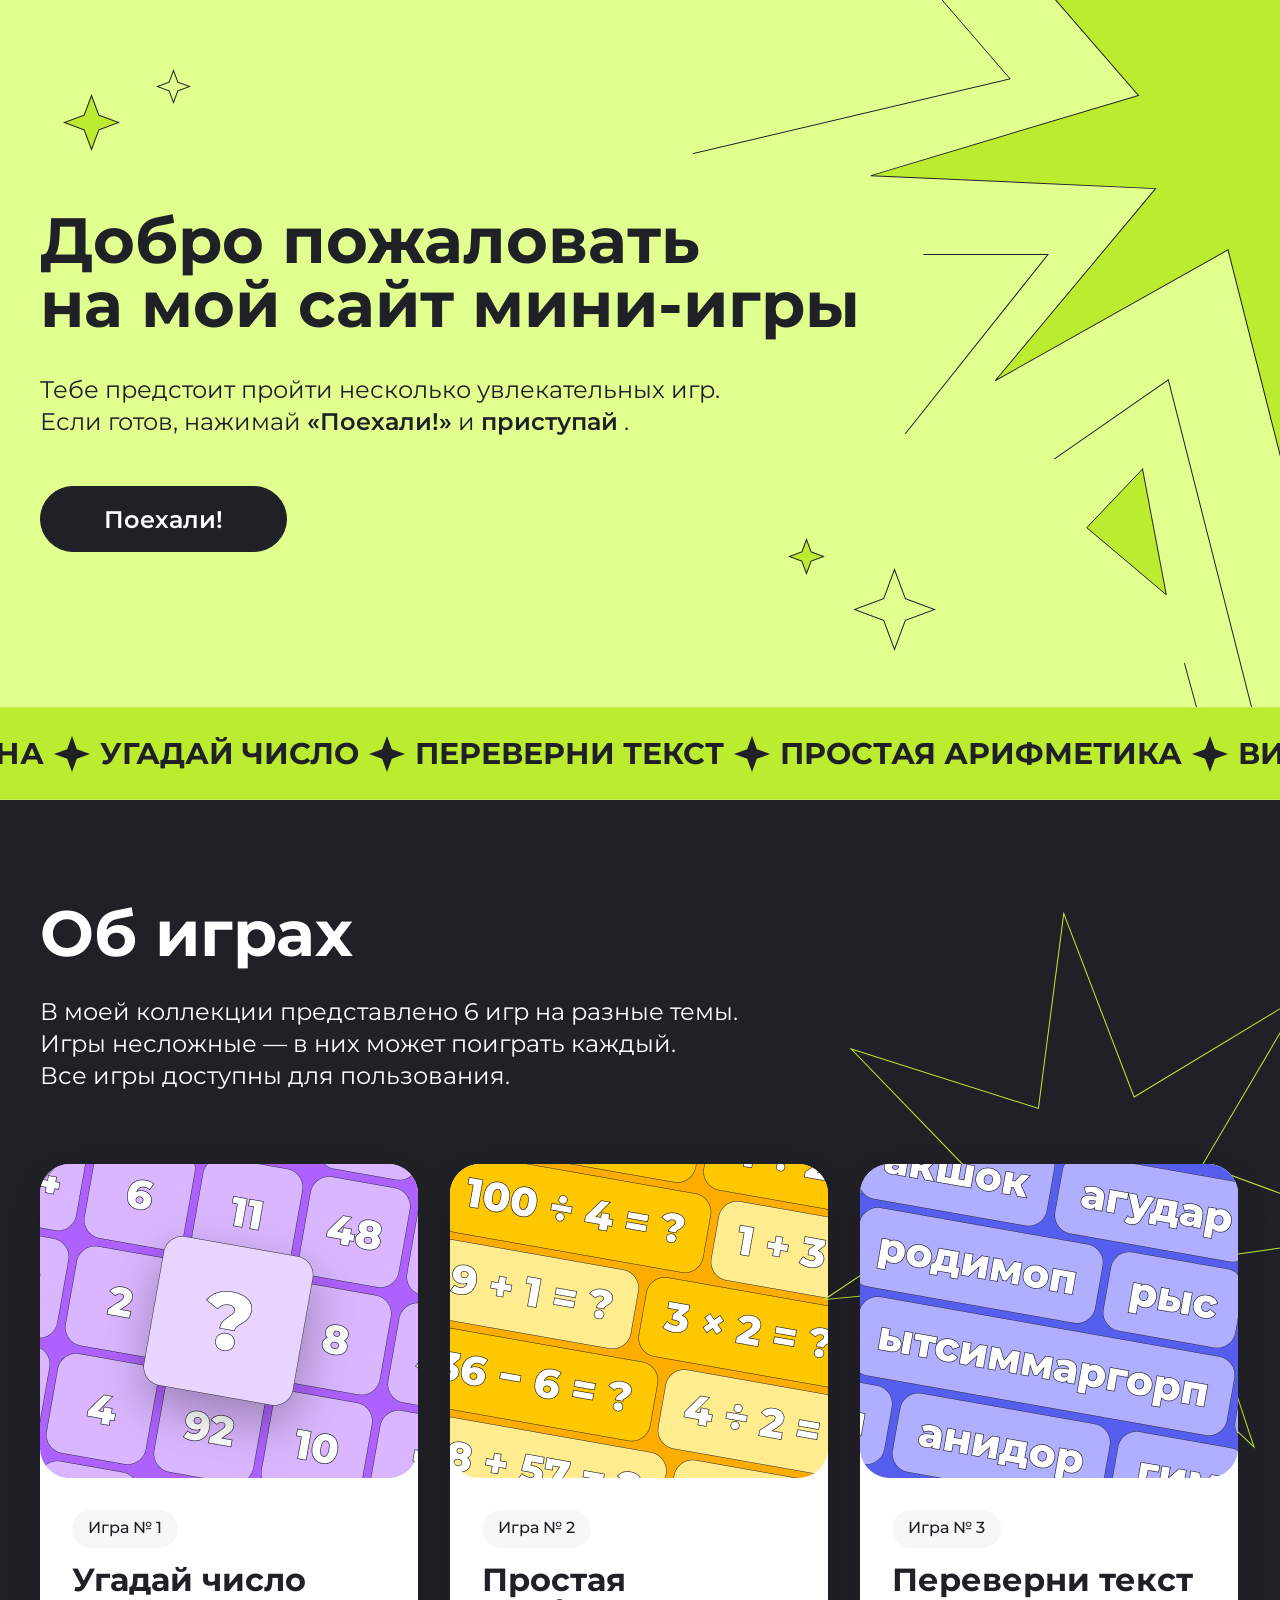
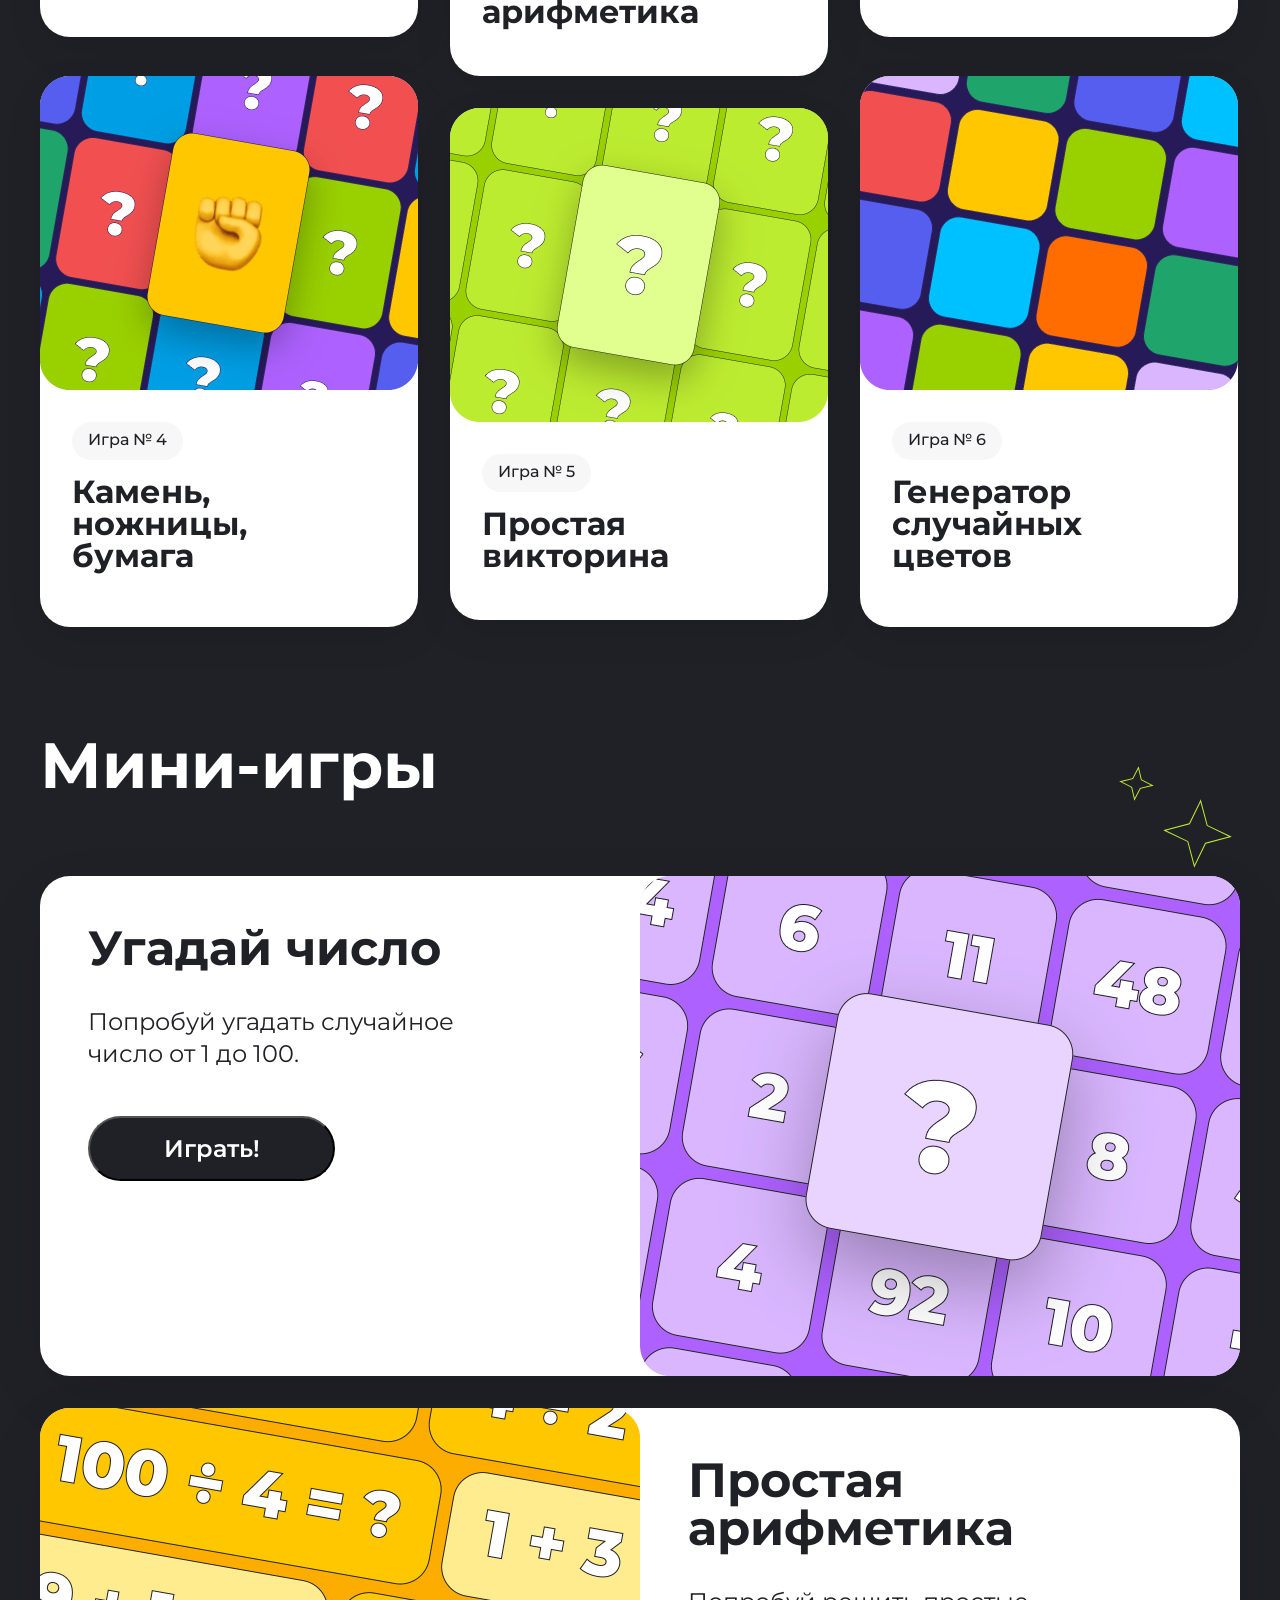
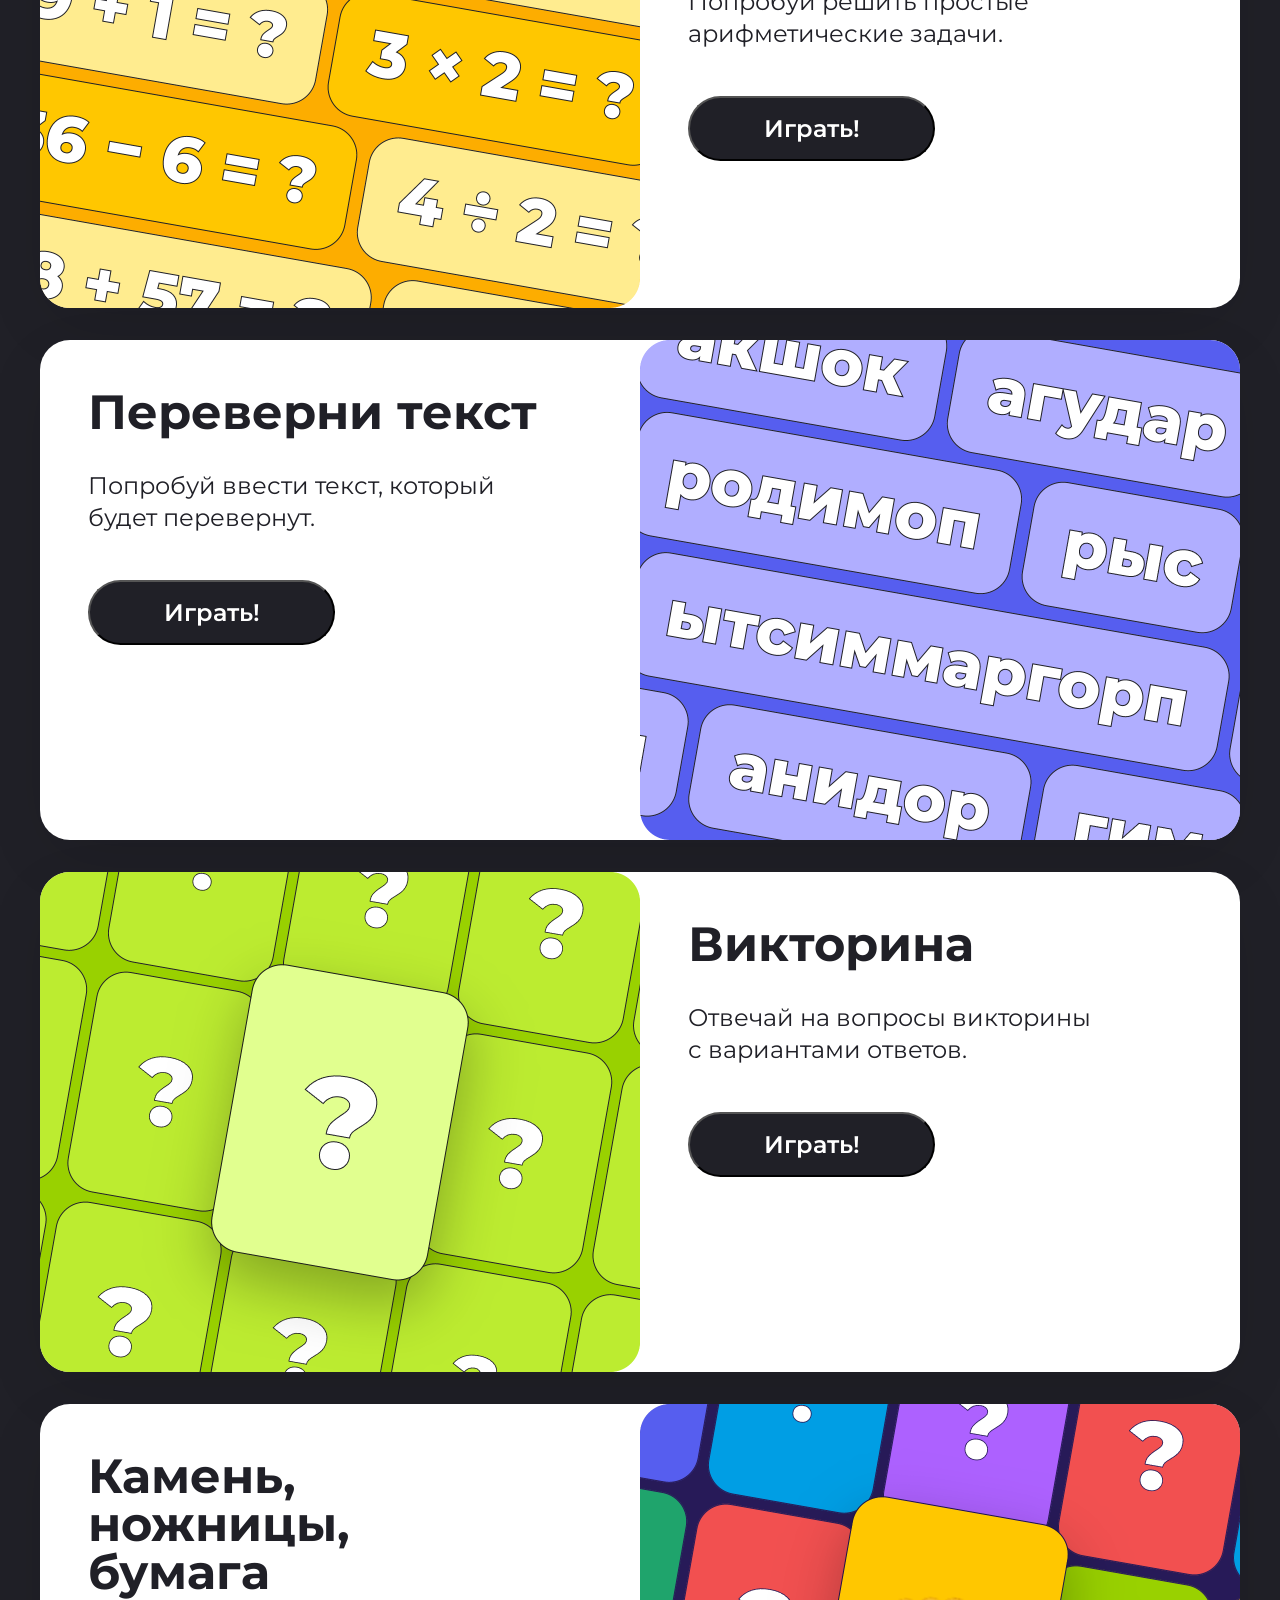
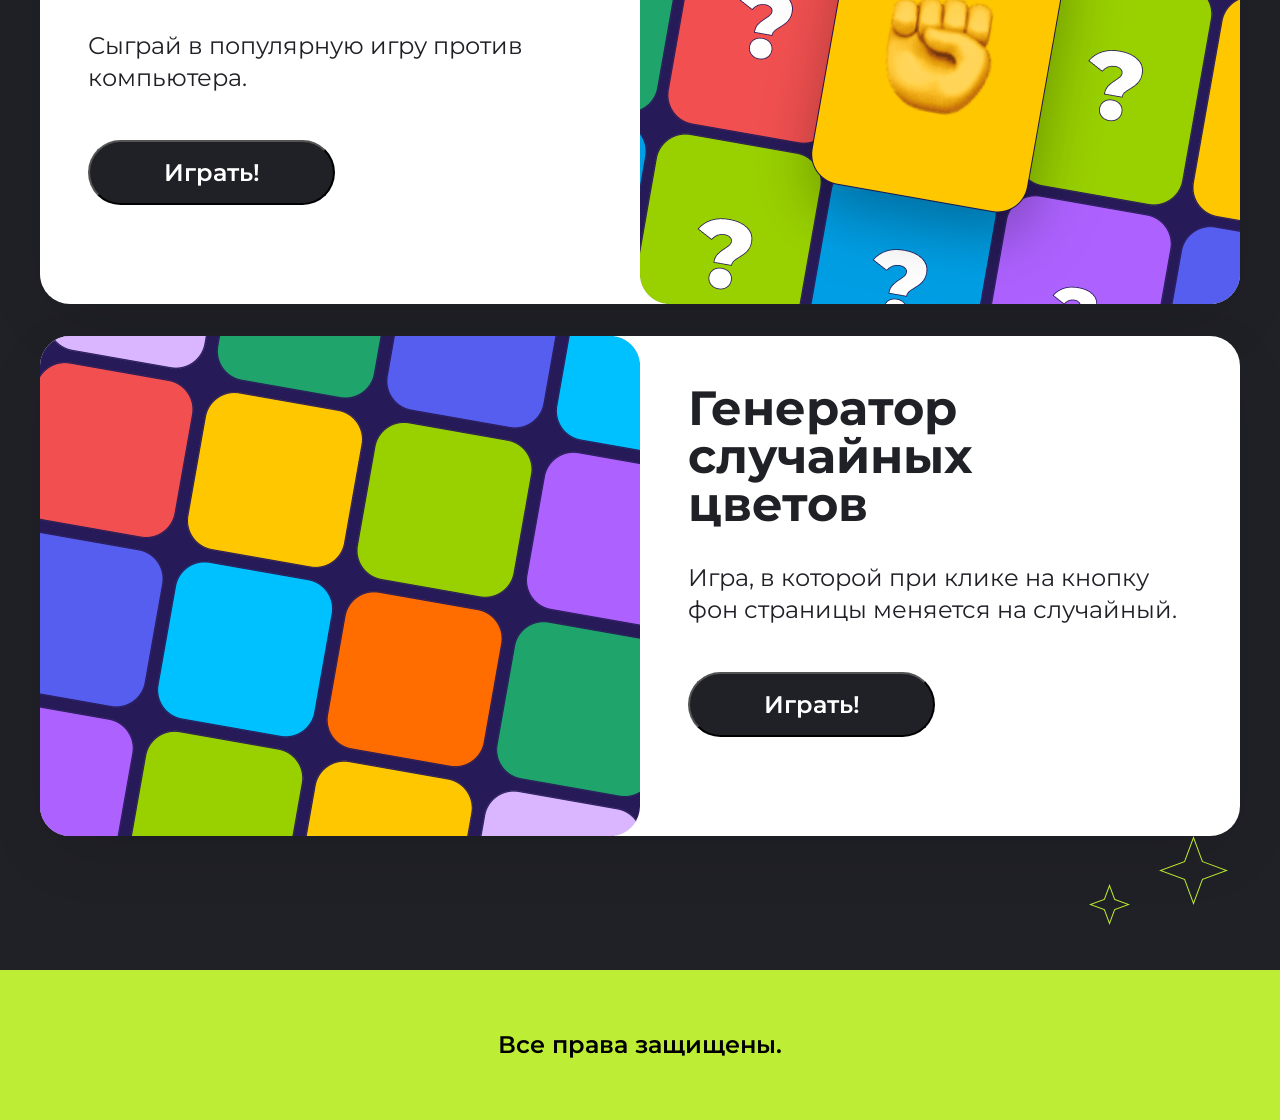
==== commit 7279b586: "Курсовая" ====
--- a/index.html
+++ b/index.html
@@ -33,6 +33,22 @@
              <img src="jpg/Star-13.svg" alt="star" class="strip-star">
             <p class="strip-text">Викторина</p>
             <img src="jpg/Star-13.svg" alt="star" class="strip-star">
+            <p class="strip-text">Угадай число</p>
+             <img src="jpg/Star-13.svg" alt="star" class="strip-star">
+            <p class="strip-text">Переверни текст</p>
+             <img src="jpg/Star-13.svg" alt="star" class="strip-star">
+            <p class="strip-text">Простая арифметика</p>
+            <img src="jpg/Star-13.svg" alt="star" class="strip-star">
+            <p class="strip-text">Викторина</p>
+              <img src="jpg/Star-13.svg" alt="star" class="strip-star">
+            <p class="strip-text">Угадай число</p>
+             <img src="jpg/Star-13.svg" alt="star" class="strip-star">
+            <p class="strip-text">Переверни текст</p>
+             <img src="jpg/Star-13.svg" alt="star" class="strip-star">
+            <p class="strip-text">Простая арифметика</p>
+               <img src="jpg/Star-13.svg" alt="star" class="strip-star">
+            <p class="strip-text">Викторина</p>
+              <img src="jpg/Star-13.svg" alt="star" class="strip-star">
             <p class="strip-text">Угадай число</p>
              <img src="jpg/Star-13.svg" alt="star" class="strip-star">
             <p class="strip-text">Переверни текст</p>
@@ -113,7 +129,7 @@
                         <h3 class="mini-igri__name">Угадай число</h3>
                         <p   class="mini-igri__infor" >Попробуй угадать случайное 
                             число от 1 до 100.</p>
-                      <button class="mini-igri__button"  onclick="prompGuess()">Играть!</button>
+                      <button class="mini-igri__button" onclick="startGuessGame()">Играть!</button>
                     </div>
                     </article>
                     <article class="mini-igri__igra">
@@ -123,7 +139,7 @@
                              арифметика</h3>
                         <p class="mini-igri__infor" >Попробуй решить простые
                              арифметические задачи.</p>
-                    <button class="mini-igri__button">Играть!</button>
+                    <button class="mini-igri__button"  onclick="askAndCheck()">Играть!</button>
                     </div>
                 </article>
                 <article class="mini-igri__igra3">
@@ -132,7 +148,7 @@
                         <h3 class="mini-igri__name">Переверни текст</h3>
                         <p class="mini-igri__infor" >Попробуй ввести текст, который 
                             будет перевернут.</p>
-                    <button class="mini-igri__button">Играть!</button>
+                    <button class="mini-igri__button"  onclick="reverseText()">Играть!</button>
                     </div>
                 </article>
                 <article class="mini-igri__igra2">
@@ -141,7 +157,7 @@
                         <h3 class="mini-igri__name">Викторина</h3>
                         <p class="mini-igri__infor" >Отвечай на вопросы викторины 
                             с вариантами ответов.</p>
-                       <button class="mini-igri__button">Играть!</button>
+                       <button class="mini-igri__button"  onclick="startQuiz()">Играть!</button>
                     </div>
                 </article>
                 <article class="mini-igri__igra3">
@@ -151,7 +167,7 @@
                             ножницы,
                             бумага</h3>
                         <p class="mini-igri__infor">Сыграй в популярную игру против компьютера.</p>
-                     <button class="mini-igri__button">Играть!</button>
+                     <button class="mini-igri__button" onclick="playRPS()">Играть!</button>
                     </div>
                 </article>
                 <article class="mini-igri__igra2">
@@ -162,7 +178,7 @@
                             цветов</h3>
                         <p class="mini-igri__infor" >Игра, в которой при клике на кнопку 
                              фон страницы меняется на случайный.</p>
-                     <button class="mini-igri__button">Играть!</button>
+                     <button class="mini-igri__button" onclick="randomizeArenaColor()">Играть!</button>
                     </div>
                 </article>
            </section>
--- a/style.css
+++ b/style.css
@@ -1,3 +1,4 @@
+@charset "UTF-8";
 * {
   margin: 0;
   padding: 0;
@@ -199,6 +200,22 @@
   text-transform: uppercase;
 }
 
+.strip {
+  display: inline-flex;
+  align-items: center;
+  white-space: nowrap;
+  animation: scroll-left 10s linear infinite;
+}
+
+/* Анимация прокрутки: движение содержимого влево */
+@keyframes scroll-left {
+  from {
+    transform: translateX(0);
+  }
+  to {
+    transform: translateX(-50%);
+  }
+}
 .content {
   background: rgb(32, 32, 39);
   height: 1470px;
@@ -532,6 +549,20 @@
   background: rgb(32, 32, 39);
   margin-top: 36px;
   width: 247px;
+}
+
+.mini-igri__button:hover {
+  box-sizing: border-box;
+  border: 1px solid rgb(0, 0, 0);
+  border-radius: 60px;
+  color: rgb(0, 0, 0);
+  font-family: "Montserrat";
+  font-size: 24px;
+  font-weight: 600;
+  line-height: 29px;
+  letter-spacing: 0%;
+  text-align: center;
+  background-color: white;
 }
 
 .footer {
@@ -832,6 +863,9 @@
     top: 530px;
     left: 303px;
   }
+  .hero-page {
+    height: 700px;
+  }
   .header {
     padding-top: 147px;
   }
@@ -903,6 +937,7 @@
     height: 55px;
   }
   .strip {
+    margin-top: 151px;
     display: flex;
     justify-content: flex-start;
     align-items: flex-start;
@@ -931,7 +966,7 @@
     display: none;
   }
   .mini-igri {
-    padding-bottom: 49px;
+    padding-bottom: 48.88px;
   }
   .mini-igri__title {
     flex-direction: row;
